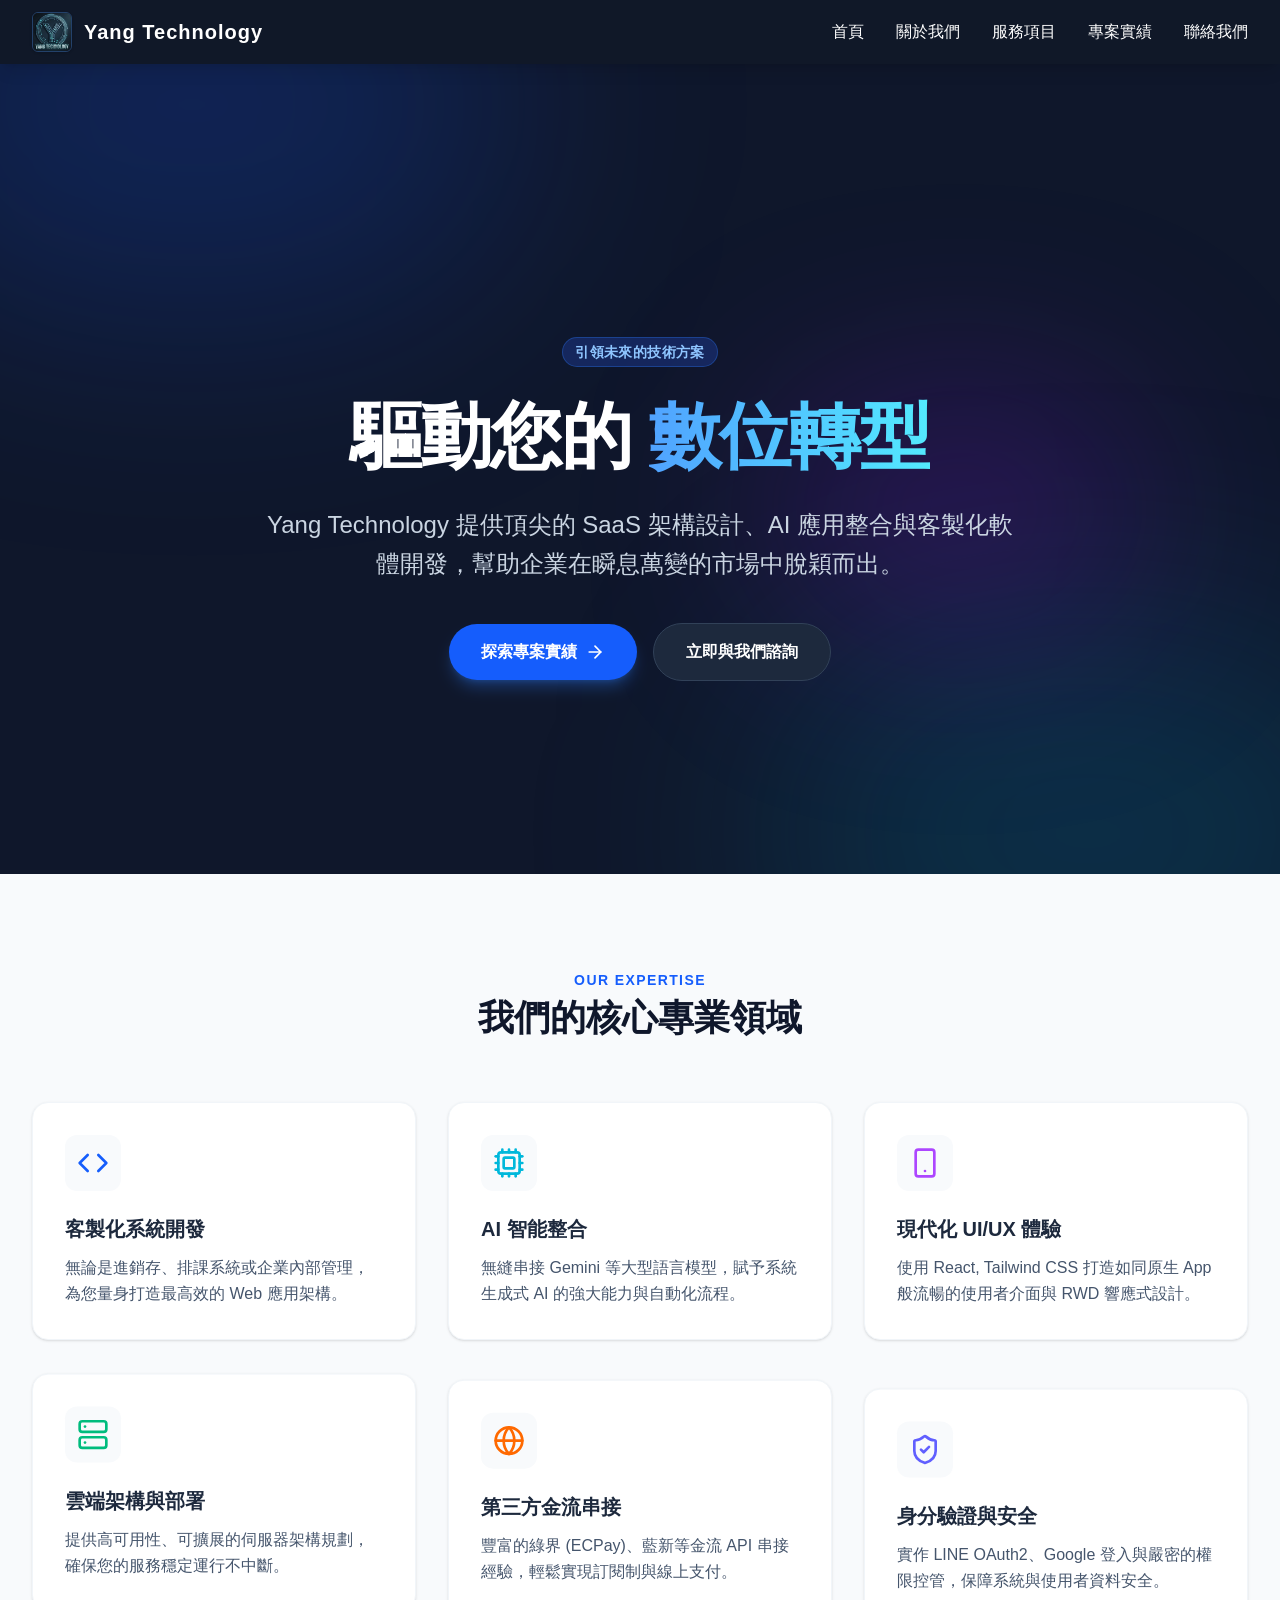
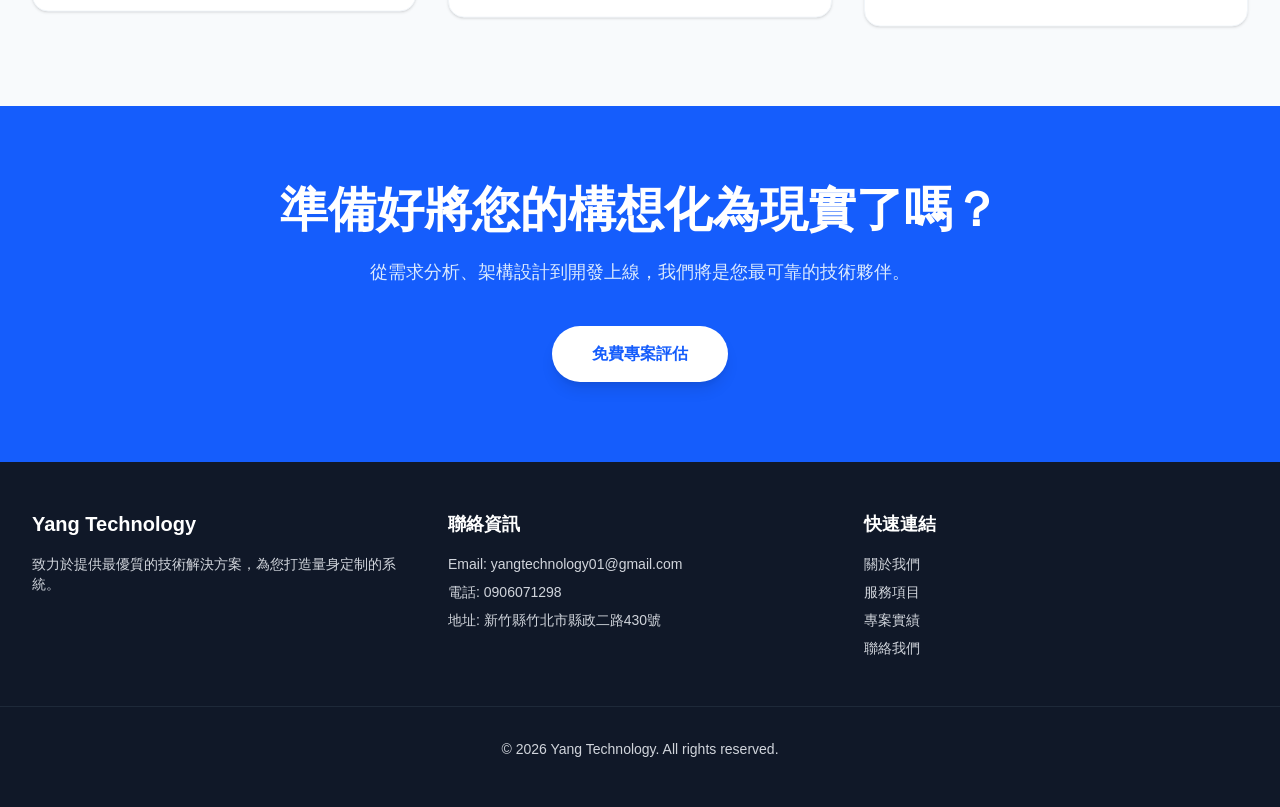
==== index.html @ d9214ce5 "Add files via upload" ====
<!doctype html>
<html lang="en">
  <head>
    <meta charset="UTF-8" />
    <link rel="icon" type="image/png" href="./favicon.png" />
    <meta name="viewport" content="width=device-width, initial-scale=1.0" />
    <title>Yang Technology</title>
    <script type="module" crossorigin src="./assets/index-CpBiYZtp.js"></script>
    <link rel="stylesheet" crossorigin href="./assets/index-D6I1g2Po.css">
  </head>
  <body>
    <div id="root"></div>
  </body>
</html>
---- assets/index-D6I1g2Po.css ----
/*! tailwindcss v4.3.3 | MIT License | https://tailwindcss.com */
@layer properties{@supports (((-webkit-hyphens:none)) and (not (margin-trim:inline))) or ((-moz-orient:inline) and (not (color:rgb(from red r g b)))){*,:before,:after,::backdrop{--tw-translate-x:0;--tw-translate-y:0;--tw-translate-z:0;--tw-rotate-x:initial;--tw-rotate-y:initial;--tw-rotate-z:initial;--tw-skew-x:initial;--tw-skew-y:initial;--tw-space-y-reverse:0;--tw-space-x-reverse:0;--tw-border-style:solid;--tw-gradient-position:initial;--tw-gradient-from:#0000;--tw-gradient-via:#0000;--tw-gradient-to:#0000;--tw-gradient-stops:initial;--tw-gradient-via-stops:initial;--tw-gradient-from-position:0%;--tw-gradient-via-position:50%;--tw-gradient-to-position:100%;--tw-leading:initial;--tw-font-weight:initial;--tw-tracking:initial;--tw-shadow:0 0 #0000;--tw-shadow-color:initial;--tw-shadow-alpha:100%;--tw-inset-shadow:0 0 #0000;--tw-inset-shadow-color:initial;--tw-inset-shadow-alpha:100%;--tw-ring-color:initial;--tw-ring-shadow:0 0 #0000;--tw-inset-ring-color:initial;--tw-inset-ring-shadow:0 0 #0000;--tw-ring-inset:initial;--tw-ring-offset-width:0px;--tw-ring-offset-color:#fff;--tw-ring-offset-shadow:0 0 #0000;--tw-blur:initial;--tw-brightness:initial;--tw-contrast:initial;--tw-grayscale:initial;--tw-hue-rotate:initial;--tw-invert:initial;--tw-opacity:initial;--tw-saturate:initial;--tw-sepia:initial;--tw-drop-shadow:initial;--tw-drop-shadow-color:initial;--tw-drop-shadow-alpha:100%;--tw-drop-shadow-size:initial;--tw-backdrop-blur:initial;--tw-backdrop-brightness:initial;--tw-backdrop-contrast:initial;--tw-backdrop-grayscale:initial;--tw-backdrop-hue-rotate:initial;--tw-backdrop-invert:initial;--tw-backdrop-opacity:initial;--tw-backdrop-saturate:initial;--tw-backdrop-sepia:initial;--tw-duration:initial;--tw-scale-x:1;--tw-scale-y:1;--tw-scale-z:1}}}@layer theme{:root,:host{--font-sans:-apple-system, BlinkMacSystemFont, "Segoe UI", Roboto, "Helvetica Neue", "Noto Sans", Arial, sans-serif, "Apple Color Emoji", "Segoe UI Emoji", "Segoe UI Symbol", "Noto Color Emoji";--font-mono:ui-monospace, SFMono-Regular, Menlo, Monaco, Consolas, "Liberation Mono", "Courier New", monospace;--color-red-500:oklch(63.7% .237 25.331);--color-orange-500:oklch(70.5% .213 47.604);--color-amber-100:oklch(96.2% .059 95.617);--color-amber-500:oklch(76.9% .188 70.08);--color-yellow-50:oklch(98.7% .026 102.212);--color-yellow-200:oklch(94.5% .129 101.54);--color-yellow-500:oklch(79.5% .184 86.047);--color-green-500:oklch(72.3% .219 149.579);--color-emerald-50:oklch(97.9% .021 166.113);--color-emerald-100:oklch(95% .052 163.051);--color-emerald-200:oklch(90.5% .093 164.15);--color-emerald-500:oklch(69.6% .17 162.48);--color-emerald-600:oklch(59.6% .145 163.225);--color-emerald-700:oklch(50.8% .118 165.612);--color-teal-50:oklch(98.4% .014 180.72);--color-cyan-300:oklch(86.5% .127 207.078);--color-cyan-500:oklch(71.5% .143 215.221);--color-cyan-600:oklch(60.9% .126 221.723);--color-blue-50:oklch(97% .014 254.604);--color-blue-100:oklch(93.2% .032 255.585);--color-blue-300:oklch(80.9% .105 251.813);--color-blue-400:oklch(70.7% .165 254.624);--color-blue-500:oklch(62.3% .214 259.815);--color-blue-600:oklch(54.6% .245 262.881);--color-blue-700:oklch(48.8% .243 264.376);--color-blue-900:oklch(37.9% .146 265.522);--color-indigo-50:oklch(96.2% .018 272.314);--color-indigo-100:oklch(93% .034 272.788);--color-indigo-500:oklch(58.5% .233 277.117);--color-indigo-600:oklch(51.1% .262 276.966);--color-indigo-700:oklch(45.7% .24 277.023);--color-purple-50:oklch(97.7% .014 308.299);--color-purple-100:oklch(94.6% .033 307.174);--color-purple-200:oklch(90.2% .063 306.703);--color-purple-500:oklch(62.7% .265 303.9);--color-purple-600:oklch(55.8% .288 302.321);--color-fuchsia-50:oklch(97.7% .017 320.058);--color-pink-500:oklch(65.6% .241 354.308);--color-rose-500:oklch(64.5% .246 16.439);--color-slate-50:oklch(98.4% .003 247.858);--color-slate-100:oklch(96.8% .007 247.896);--color-slate-200:oklch(92.9% .013 255.508);--color-slate-300:oklch(86.9% .022 252.894);--color-slate-400:oklch(70.4% .04 256.788);--color-slate-500:oklch(55.4% .046 257.417);--color-slate-600:oklch(44.6% .043 257.281);--color-slate-700:oklch(37.2% .044 257.287);--color-slate-800:oklch(27.9% .041 260.031);--color-slate-900:oklch(20.8% .042 265.755);--color-gray-50:oklch(98.5% .002 247.839);--color-gray-100:oklch(96.7% .003 264.542);--color-gray-200:oklch(92.8% .006 264.531);--color-gray-300:oklch(87.2% .01 258.338);--color-gray-600:oklch(44.6% .03 256.802);--color-gray-700:oklch(37.3% .034 259.733);--color-gray-800:oklch(27.8% .033 256.848);--color-gray-900:oklch(21% .034 264.665);--color-white:#fff;--spacing:.25rem;--container-2xl:42rem;--container-3xl:48rem;--container-4xl:56rem;--container-7xl:80rem;--text-xs:.75rem;--text-xs--line-height:calc(1 / .75);--text-sm:.875rem;--text-sm--line-height:calc(1.25 / .875);--text-lg:1.125rem;--text-lg--line-height:calc(1.75 / 1.125);--text-xl:1.25rem;--text-xl--line-height:calc(1.75 / 1.25);--text-2xl:1.5rem;--text-2xl--line-height:calc(2 / 1.5);--text-3xl:1.875rem;--text-3xl--line-height:calc(2.25 / 1.875);--text-4xl:2.25rem;--text-4xl--line-height:calc(2.5 / 2.25);--text-5xl:3rem;--text-5xl--line-height:1;--text-6xl:3.75rem;--text-6xl--line-height:1;--text-7xl:4.5rem;--text-7xl--line-height:1;--font-weight-light:300;--font-weight-medium:500;--font-weight-semibold:600;--font-weight-bold:700;--font-weight-extrabold:800;--tracking-tight:-.025em;--tracking-wide:.025em;--tracking-wider:.05em;--tracking-widest:.1em;--leading-tight:1.25;--leading-relaxed:1.625;--radius-md:.375rem;--radius-lg:.5rem;--radius-xl:.75rem;--radius-2xl:1rem;--radius-3xl:1.5rem;--animate-spin:spin 1s linear infinite;--blur-sm:8px;--blur-3xl:64px;--default-transition-duration:.15s;--default-transition-timing-function:cubic-bezier(.4, 0, .2, 1);--default-font-family:var(--font-sans);--default-mono-font-family:var(--font-mono)}}@layer base{*,:after,:before,::backdrop{box-sizing:border-box;border:0 solid;margin:0;padding:0}::file-selector-button{box-sizing:border-box;border:0 solid;margin:0;padding:0}html,:host{-webkit-text-size-adjust:100%;tab-size:4;line-height:1.5;font-family:var(--default-font-family,-apple-system, BlinkMacSystemFont, "Segoe UI", Roboto, "Helvetica Neue", "Noto Sans", Arial, sans-serif, "Apple Color Emoji", "Segoe UI Emoji", "Segoe UI Symbol", "Noto Color Emoji");font-feature-settings:var(--default-font-feature-settings,normal);font-variation-settings:var(--default-font-variation-settings,normal);-webkit-tap-highlight-color:transparent}hr{height:0;color:inherit;border-top-width:1px}abbr:where([title]){-webkit-text-decoration:underline dotted;text-decoration:underline dotted}h1,h2,h3,h4,h5,h6{font-size:inherit;font-weight:inherit}a{color:inherit;-webkit-text-decoration:inherit;-webkit-text-decoration:inherit;-webkit-text-decoration:inherit;-webkit-text-decoration:inherit;text-decoration:inherit}b,strong{font-weight:bolder}code,kbd,samp,pre{font-family:var(--default-mono-font-family,ui-monospace, SFMono-Regular, Menlo, Monaco, Consolas, "Liberation Mono", "Courier New", monospace);font-feature-settings:var(--default-mono-font-feature-settings,normal);font-variation-settings:var(--default-mono-font-variation-settings,normal);font-size:1em}small{font-size:80%}sub,sup{vertical-align:baseline;font-size:75%;line-height:0;position:relative}sub{bottom:-.25em}sup{top:-.5em}table{text-indent:0;border-color:inherit;border-collapse:collapse}:-moz-focusring:where(:not(iframe)){outline:auto}progress{vertical-align:baseline}summary{display:list-item}ol,ul,menu{list-style:none}img,svg,video,canvas,audio,iframe,embed,object{vertical-align:middle;display:block}img,video{max-width:100%;height:auto}button,input,select,optgroup,textarea{font:inherit;font-feature-settings:inherit;font-variation-settings:inherit;letter-spacing:inherit;color:inherit;opacity:1;background-color:#0000;border-radius:0}::file-selector-button{font:inherit;font-feature-settings:inherit;font-variation-settings:inherit;letter-spacing:inherit;color:inherit;opacity:1;background-color:#0000;border-radius:0}:where(select:is([multiple],[size])) optgroup{font-weight:bolder}:where(select:is([multiple],[size])) optgroup option{padding-inline-start:20px}::file-selector-button{margin-inline-end:4px}::placeholder{opacity:1}@supports (not ((-webkit-appearance:-apple-pay-button))) or (contain-intrinsic-size:1px){::placeholder{color:currentColor}@supports (color:color-mix(in lab, red, red)){::placeholder{color:color-mix(in oklab, currentcolor 50%, transparent)}}}textarea{resize:vertical}::-webkit-search-decoration{-webkit-appearance:none}::-webkit-date-and-time-value{min-height:1lh;text-align:inherit}::-webkit-datetime-edit{display:inline-flex}::-webkit-datetime-edit-fields-wrapper{padding:0}::-webkit-datetime-edit{padding-block:0}::-webkit-datetime-edit-year-field{padding-block:0}::-webkit-datetime-edit-month-field{padding-block:0}::-webkit-datetime-edit-day-field{padding-block:0}::-webkit-datetime-edit-hour-field{padding-block:0}::-webkit-datetime-edit-minute-field{padding-block:0}::-webkit-datetime-edit-second-field{padding-block:0}::-webkit-datetime-edit-millisecond-field{padding-block:0}::-webkit-datetime-edit-meridiem-field{padding-block:0}::-webkit-calendar-picker-indicator{line-height:1}:-moz-ui-invalid{box-shadow:none}button,input:where([type=button],[type=reset],[type=submit]){appearance:button}::file-selector-button{appearance:button}::-webkit-inner-spin-button{height:auto}::-webkit-outer-spin-button{height:auto}[hidden]:where(:not([hidden=until-found])){display:none!important}}@layer components;@layer utilities{.visible{visibility:visible}.absolute{position:absolute}.relative{position:relative}.sticky{position:sticky}.inset-0{inset:0}.top-0{top:0}.top-\[-20\%\]{top:-20%}.top-\[-50\%\]{top:-50%}.top-\[40\%\]{top:40%}.right-0{right:0}.right-\[-10\%\]{right:-10%}.bottom-\[-20\%\]{bottom:-20%}.left-\[-10\%\]{left:-10%}.left-\[60\%\]{left:60%}.z-0{z-index:0}.z-10{z-index:10}.z-50{z-index:50}.mx-auto{margin-inline:auto}.mt-0\.5{margin-top:calc(var(--spacing) * .5)}.mt-6{margin-top:calc(var(--spacing) * 6)}.mt-12{margin-top:calc(var(--spacing) * 12)}.mt-16{margin-top:calc(var(--spacing) * 16)}.mt-24{margin-top:calc(var(--spacing) * 24)}.mt-auto{margin-top:auto}.mr-2{margin-right:calc(var(--spacing) * 2)}.mr-3{margin-right:calc(var(--spacing) * 3)}.mr-4{margin-right:calc(var(--spacing) * 4)}.mr-5{margin-right:calc(var(--spacing) * 5)}.mb-1{margin-bottom:var(--spacing)}.mb-2{margin-bottom:calc(var(--spacing) * 2)}.mb-3{margin-bottom:calc(var(--spacing) * 3)}.mb-4{margin-bottom:calc(var(--spacing) * 4)}.mb-5{margin-bottom:calc(var(--spacing) * 5)}.mb-6{margin-bottom:calc(var(--spacing) * 6)}.mb-8{margin-bottom:calc(var(--spacing) * 8)}.mb-10{margin-bottom:calc(var(--spacing) * 10)}.mb-12{margin-bottom:calc(var(--spacing) * 12)}.mb-16{margin-bottom:calc(var(--spacing) * 16)}.mb-20{margin-bottom:calc(var(--spacing) * 20)}.mb-24{margin-bottom:calc(var(--spacing) * 24)}.-ml-1{margin-left:calc(var(--spacing) * -1)}.ml-2{margin-left:calc(var(--spacing) * 2)}.block{display:block}.flex{display:flex}.grid{display:grid}.hidden{display:none}.inline-block{display:inline-block}.inline-flex{display:inline-flex}.h-4{height:calc(var(--spacing) * 4)}.h-5{height:calc(var(--spacing) * 5)}.h-6{height:calc(var(--spacing) * 6)}.h-8{height:calc(var(--spacing) * 8)}.h-10{height:calc(var(--spacing) * 10)}.h-12{height:calc(var(--spacing) * 12)}.h-14{height:calc(var(--spacing) * 14)}.h-16{height:calc(var(--spacing) * 16)}.h-20{height:calc(var(--spacing) * 20)}.h-32{height:calc(var(--spacing) * 32)}.h-\[30\%\]{height:30%}.h-\[50\%\]{height:50%}.h-\[300px\]{height:300px}.h-full{height:100%}.min-h-\[90vh\]{min-height:90vh}.min-h-screen{min-height:100vh}.w-4{width:calc(var(--spacing) * 4)}.w-5{width:calc(var(--spacing) * 5)}.w-6{width:calc(var(--spacing) * 6)}.w-8{width:calc(var(--spacing) * 8)}.w-10{width:calc(var(--spacing) * 10)}.w-12{width:calc(var(--spacing) * 12)}.w-14{width:calc(var(--spacing) * 14)}.w-16{width:calc(var(--spacing) * 16)}.w-20{width:calc(var(--spacing) * 20)}.w-32{width:calc(var(--spacing) * 32)}.w-\[30\%\]{width:30%}.w-\[50\%\]{width:50%}.w-\[300px\]{width:300px}.w-full{width:100%}.max-w-2xl{max-width:var(--container-2xl)}.max-w-3xl{max-width:var(--container-3xl)}.max-w-4xl{max-width:var(--container-4xl)}.max-w-7xl{max-width:var(--container-7xl)}.shrink-0{flex-shrink:0}.flex-grow{flex-grow:1}.translate-x-10{--tw-translate-x:calc(var(--spacing) * 10);translate:var(--tw-translate-x) var(--tw-translate-y)}.-translate-y-10{--tw-translate-y:calc(var(--spacing) * -10);translate:var(--tw-translate-x) var(--tw-translate-y)}.rotate-3{rotate:3deg}.transform{transform:var(--tw-rotate-x,) var(--tw-rotate-y,) var(--tw-rotate-z,) var(--tw-skew-x,) var(--tw-skew-y,)}.animate-spin{animation:var(--animate-spin)}.resize-none{resize:none}.grid-cols-1{grid-template-columns:repeat(1,minmax(0,1fr))}.grid-cols-2{grid-template-columns:repeat(2,minmax(0,1fr))}.flex-col{flex-direction:column}.flex-wrap{flex-wrap:wrap}.items-center{align-items:center}.items-start{align-items:flex-start}.justify-between{justify-content:space-between}.justify-center{justify-content:center}.gap-2{gap:calc(var(--spacing) * 2)}.gap-4{gap:calc(var(--spacing) * 4)}.gap-6{gap:calc(var(--spacing) * 6)}.gap-8{gap:calc(var(--spacing) * 8)}.gap-12{gap:calc(var(--spacing) * 12)}:where(.space-y-1>:not(:last-child)){--tw-space-y-reverse:0;margin-block-start:calc(var(--spacing) * var(--tw-space-y-reverse));margin-block-end:calc(var(--spacing) * calc(1 - var(--tw-space-y-reverse)))}:where(.space-y-2>:not(:last-child)){--tw-space-y-reverse:0;margin-block-start:calc(calc(var(--spacing) * 2) * var(--tw-space-y-reverse));margin-block-end:calc(calc(var(--spacing) * 2) * calc(1 - var(--tw-space-y-reverse)))}:where(.space-y-3>:not(:last-child)){--tw-space-y-reverse:0;margin-block-start:calc(calc(var(--spacing) * 3) * var(--tw-space-y-reverse));margin-block-end:calc(calc(var(--spacing) * 3) * calc(1 - var(--tw-space-y-reverse)))}:where(.space-y-6>:not(:last-child)){--tw-space-y-reverse:0;margin-block-start:calc(calc(var(--spacing) * 6) * var(--tw-space-y-reverse));margin-block-end:calc(calc(var(--spacing) * 6) * calc(1 - var(--tw-space-y-reverse)))}:where(.space-y-8>:not(:last-child)){--tw-space-y-reverse:0;margin-block-start:calc(calc(var(--spacing) * 8) * var(--tw-space-y-reverse));margin-block-end:calc(calc(var(--spacing) * 8) * calc(1 - var(--tw-space-y-reverse)))}:where(.space-x-3>:not(:last-child)){--tw-space-x-reverse:0;margin-inline-start:calc(calc(var(--spacing) * 3) * var(--tw-space-x-reverse));margin-inline-end:calc(calc(var(--spacing) * 3) * calc(1 - var(--tw-space-x-reverse)))}:where(.space-x-8>:not(:last-child)){--tw-space-x-reverse:0;margin-inline-start:calc(calc(var(--spacing) * 8) * var(--tw-space-x-reverse));margin-inline-end:calc(calc(var(--spacing) * 8) * calc(1 - var(--tw-space-x-reverse)))}.overflow-hidden{overflow:hidden}.rounded-2xl{border-radius:var(--radius-2xl)}.rounded-3xl{border-radius:var(--radius-3xl)}.rounded-full{border-radius:2147483647px}.rounded-lg{border-radius:var(--radius-lg)}.rounded-md{border-radius:var(--radius-md)}.rounded-xl{border-radius:var(--radius-xl)}.rounded-bl-lg{border-bottom-left-radius:var(--radius-lg)}.border{border-style:var(--tw-border-style);border-width:1px}.border-y{border-block-style:var(--tw-border-style);border-block-width:1px}.border-t{border-top-style:var(--tw-border-style);border-top-width:1px}.border-blue-100{border-color:var(--color-blue-100)}.border-blue-400\/30{border-color:#54a2ff4d}@supports (color:color-mix(in lab, red, red)){.border-blue-400\/30{border-color:color-mix(in oklab, var(--color-blue-400) 30%, transparent)}}.border-blue-500\/30{border-color:#3080ff4d}@supports (color:color-mix(in lab, red, red)){.border-blue-500\/30{border-color:color-mix(in oklab, var(--color-blue-500) 30%, transparent)}}.border-emerald-200{border-color:var(--color-emerald-200)}.border-gray-100{border-color:var(--color-gray-100)}.border-gray-200{border-color:var(--color-gray-200)}.border-gray-200\/50{border-color:#e5e7eb80}@supports (color:color-mix(in lab, red, red)){.border-gray-200\/50{border-color:color-mix(in oklab, var(--color-gray-200) 50%, transparent)}}.border-gray-200\/80{border-color:#e5e7ebcc}@supports (color:color-mix(in lab, red, red)){.border-gray-200\/80{border-color:color-mix(in oklab, var(--color-gray-200) 80%, transparent)}}.border-gray-700{border-color:var(--color-gray-700)}.border-gray-800{border-color:var(--color-gray-800)}.border-purple-200{border-color:var(--color-purple-200)}.border-slate-100{border-color:var(--color-slate-100)}.border-slate-200{border-color:var(--color-slate-200)}.border-slate-700{border-color:var(--color-slate-700)}.border-white\/50{border-color:#ffffff80}@supports (color:color-mix(in lab, red, red)){.border-white\/50{border-color:color-mix(in oklab, var(--color-white) 50%, transparent)}}.border-yellow-200{border-color:var(--color-yellow-200)}.bg-blue-50{background-color:var(--color-blue-50)}.bg-blue-100{background-color:var(--color-blue-100)}.bg-blue-500{background-color:var(--color-blue-500)}.bg-blue-600{background-color:var(--color-blue-600)}.bg-blue-600\/20{background-color:#155dfc33}@supports (color:color-mix(in lab, red, red)){.bg-blue-600\/20{background-color:color-mix(in oklab, var(--color-blue-600) 20%, transparent)}}.bg-blue-600\/30{background-color:#155dfc4d}@supports (color:color-mix(in lab, red, red)){.bg-blue-600\/30{background-color:color-mix(in oklab, var(--color-blue-600) 30%, transparent)}}.bg-blue-900\/50{background-color:#1c398e80}@supports (color:color-mix(in lab, red, red)){.bg-blue-900\/50{background-color:color-mix(in oklab, var(--color-blue-900) 50%, transparent)}}.bg-cyan-600\/20{background-color:#0092b533}@supports (color:color-mix(in lab, red, red)){.bg-cyan-600\/20{background-color:color-mix(in oklab, var(--color-cyan-600) 20%, transparent)}}.bg-emerald-50{background-color:var(--color-emerald-50)}.bg-emerald-100{background-color:var(--color-emerald-100)}.bg-gray-50{background-color:var(--color-gray-50)}.bg-gray-800{background-color:var(--color-gray-800)}.bg-gray-900{background-color:var(--color-gray-900)}.bg-indigo-100{background-color:var(--color-indigo-100)}.bg-purple-50{background-color:var(--color-purple-50)}.bg-purple-100{background-color:var(--color-purple-100)}.bg-purple-600\/20{background-color:#9810fa33}@supports (color:color-mix(in lab, red, red)){.bg-purple-600\/20{background-color:color-mix(in oklab, var(--color-purple-600) 20%, transparent)}}.bg-slate-50{background-color:var(--color-slate-50)}.bg-slate-800{background-color:var(--color-slate-800)}.bg-slate-900{background-color:var(--color-slate-900)}.bg-white{background-color:var(--color-white)}.bg-white\/40{background-color:#fff6}@supports (color:color-mix(in lab, red, red)){.bg-white\/40{background-color:color-mix(in oklab, var(--color-white) 40%, transparent)}}.bg-white\/60{background-color:#fff9}@supports (color:color-mix(in lab, red, red)){.bg-white\/60{background-color:color-mix(in oklab, var(--color-white) 60%, transparent)}}.bg-white\/80{background-color:#fffc}@supports (color:color-mix(in lab, red, red)){.bg-white\/80{background-color:color-mix(in oklab, var(--color-white) 80%, transparent)}}.bg-gradient-to-br{--tw-gradient-position:to bottom right in oklab;background-image:linear-gradient(var(--tw-gradient-stops))}.bg-gradient-to-r{--tw-gradient-position:to right in oklab;background-image:linear-gradient(var(--tw-gradient-stops))}.bg-gradient-to-tr{--tw-gradient-position:to top right in oklab;background-image:linear-gradient(var(--tw-gradient-stops))}.bg-\[radial-gradient\(circle_at_center\,_var\(--tw-gradient-stops\)\)\]{background-image:radial-gradient(circle at center, var(--tw-gradient-stops))}.from-blue-50{--tw-gradient-from:var(--color-blue-50);--tw-gradient-stops:var(--tw-gradient-via-stops,var(--tw-gradient-position), var(--tw-gradient-from) var(--tw-gradient-from-position), var(--tw-gradient-to) var(--tw-gradient-to-position))}.from-blue-400{--tw-gradient-from:var(--color-blue-400);--tw-gradient-stops:var(--tw-gradient-via-stops,var(--tw-gradient-position), var(--tw-gradient-from) var(--tw-gradient-from-position), var(--tw-gradient-to) var(--tw-gradient-to-position))}.from-blue-500{--tw-gradient-from:var(--color-blue-500);--tw-gradient-stops:var(--tw-gradient-via-stops,var(--tw-gradient-position), var(--tw-gradient-from) var(--tw-gradient-from-position), var(--tw-gradient-to) var(--tw-gradient-to-position))}.from-blue-600{--tw-gradient-from:var(--color-blue-600);--tw-gradient-stops:var(--tw-gradient-via-stops,var(--tw-gradient-position), var(--tw-gradient-from) var(--tw-gradient-from-position), var(--tw-gradient-to) var(--tw-gradient-to-position))}.from-emerald-50{--tw-gradient-from:var(--color-emerald-50);--tw-gradient-stops:var(--tw-gradient-via-stops,var(--tw-gradient-position), var(--tw-gradient-from) var(--tw-gradient-from-position), var(--tw-gradient-to) var(--tw-gradient-to-position))}.from-purple-50{--tw-gradient-from:var(--color-purple-50);--tw-gradient-stops:var(--tw-gradient-via-stops,var(--tw-gradient-position), var(--tw-gradient-from) var(--tw-gradient-from-position), var(--tw-gradient-to) var(--tw-gradient-to-position))}.from-white{--tw-gradient-from:var(--color-white);--tw-gradient-stops:var(--tw-gradient-via-stops,var(--tw-gradient-position), var(--tw-gradient-from) var(--tw-gradient-from-position), var(--tw-gradient-to) var(--tw-gradient-to-position))}.from-yellow-50{--tw-gradient-from:var(--color-yellow-50);--tw-gradient-stops:var(--tw-gradient-via-stops,var(--tw-gradient-position), var(--tw-gradient-from) var(--tw-gradient-from-position), var(--tw-gradient-to) var(--tw-gradient-to-position))}.via-transparent{--tw-gradient-via:transparent;--tw-gradient-via-stops:var(--tw-gradient-position), var(--tw-gradient-from) var(--tw-gradient-from-position), var(--tw-gradient-via) var(--tw-gradient-via-position), var(--tw-gradient-to) var(--tw-gradient-to-position);--tw-gradient-stops:var(--tw-gradient-via-stops)}.to-amber-100{--tw-gradient-to:var(--color-amber-100);--tw-gradient-stops:var(--tw-gradient-via-stops,var(--tw-gradient-position), var(--tw-gradient-from) var(--tw-gradient-from-position), var(--tw-gradient-to) var(--tw-gradient-to-position))}.to-cyan-300{--tw-gradient-to:var(--color-cyan-300);--tw-gradient-stops:var(--tw-gradient-via-stops,var(--tw-gradient-position), var(--tw-gradient-from) var(--tw-gradient-from-position), var(--tw-gradient-to) var(--tw-gradient-to-position))}.to-fuchsia-50{--tw-gradient-to:var(--color-fuchsia-50);--tw-gradient-stops:var(--tw-gradient-via-stops,var(--tw-gradient-position), var(--tw-gradient-from) var(--tw-gradient-from-position), var(--tw-gradient-to) var(--tw-gradient-to-position))}.to-indigo-50{--tw-gradient-to:var(--color-indigo-50);--tw-gradient-stops:var(--tw-gradient-via-stops,var(--tw-gradient-position), var(--tw-gradient-from) var(--tw-gradient-from-position), var(--tw-gradient-to) var(--tw-gradient-to-position))}.to-indigo-100{--tw-gradient-to:var(--color-indigo-100);--tw-gradient-stops:var(--tw-gradient-via-stops,var(--tw-gradient-position), var(--tw-gradient-from) var(--tw-gradient-from-position), var(--tw-gradient-to) var(--tw-gradient-to-position))}.to-indigo-500{--tw-gradient-to:var(--color-indigo-500);--tw-gradient-stops:var(--tw-gradient-via-stops,var(--tw-gradient-position), var(--tw-gradient-from) var(--tw-gradient-from-position), var(--tw-gradient-to) var(--tw-gradient-to-position))}.to-indigo-600{--tw-gradient-to:var(--color-indigo-600);--tw-gradient-stops:var(--tw-gradient-via-stops,var(--tw-gradient-position), var(--tw-gradient-from) var(--tw-gradient-from-position), var(--tw-gradient-to) var(--tw-gradient-to-position))}.to-teal-50{--tw-gradient-to:var(--color-teal-50);--tw-gradient-stops:var(--tw-gradient-via-stops,var(--tw-gradient-position), var(--tw-gradient-from) var(--tw-gradient-from-position), var(--tw-gradient-to) var(--tw-gradient-to-position))}.to-transparent{--tw-gradient-to:transparent;--tw-gradient-stops:var(--tw-gradient-via-stops,var(--tw-gradient-position), var(--tw-gradient-from) var(--tw-gradient-from-position), var(--tw-gradient-to) var(--tw-gradient-to-position))}.bg-clip-text{-webkit-background-clip:text;background-clip:text}.object-cover{object-fit:cover}.p-3{padding:calc(var(--spacing) * 3)}.p-6{padding:calc(var(--spacing) * 6)}.p-8{padding:calc(var(--spacing) * 8)}.p-10{padding:calc(var(--spacing) * 10)}.px-2{padding-inline:calc(var(--spacing) * 2)}.px-3{padding-inline:calc(var(--spacing) * 3)}.px-4{padding-inline:calc(var(--spacing) * 4)}.px-6{padding-inline:calc(var(--spacing) * 6)}.px-8{padding-inline:calc(var(--spacing) * 8)}.px-10{padding-inline:calc(var(--spacing) * 10)}.py-1{padding-block:var(--spacing)}.py-2{padding-block:calc(var(--spacing) * 2)}.py-3{padding-block:calc(var(--spacing) * 3)}.py-4{padding-block:calc(var(--spacing) * 4)}.py-12{padding-block:calc(var(--spacing) * 12)}.py-16{padding-block:calc(var(--spacing) * 16)}.py-20{padding-block:calc(var(--spacing) * 20)}.py-24{padding-block:calc(var(--spacing) * 24)}.pt-1{padding-top:var(--spacing)}.pt-2{padding-top:calc(var(--spacing) * 2)}.pt-4{padding-top:calc(var(--spacing) * 4)}.pt-8{padding-top:calc(var(--spacing) * 8)}.pt-16{padding-top:calc(var(--spacing) * 16)}.pt-20{padding-top:calc(var(--spacing) * 20)}.pb-3{padding-bottom:calc(var(--spacing) * 3)}.pb-24{padding-bottom:calc(var(--spacing) * 24)}.text-center{text-align:center}.text-2xl{font-size:var(--text-2xl);line-height:var(--tw-leading,var(--text-2xl--line-height))}.text-3xl{font-size:var(--text-3xl);line-height:var(--tw-leading,var(--text-3xl--line-height))}.text-4xl{font-size:var(--text-4xl);line-height:var(--tw-leading,var(--text-4xl--line-height))}.text-5xl{font-size:var(--text-5xl);line-height:var(--tw-leading,var(--text-5xl--line-height))}.text-lg{font-size:var(--text-lg);line-height:var(--tw-leading,var(--text-lg--line-height))}.text-sm{font-size:var(--text-sm);line-height:var(--tw-leading,var(--text-sm--line-height))}.text-xl{font-size:var(--text-xl);line-height:var(--tw-leading,var(--text-xl--line-height))}.text-xs{font-size:var(--text-xs);line-height:var(--tw-leading,var(--text-xs--line-height))}.leading-relaxed{--tw-leading:var(--leading-relaxed);line-height:var(--leading-relaxed)}.leading-tight{--tw-leading:var(--leading-tight);line-height:var(--leading-tight)}.font-bold{--tw-font-weight:var(--font-weight-bold);font-weight:var(--font-weight-bold)}.font-extrabold{--tw-font-weight:var(--font-weight-extrabold);font-weight:var(--font-weight-extrabold)}.font-light{--tw-font-weight:var(--font-weight-light);font-weight:var(--font-weight-light)}.font-medium{--tw-font-weight:var(--font-weight-medium);font-weight:var(--font-weight-medium)}.font-semibold{--tw-font-weight:var(--font-weight-semibold);font-weight:var(--font-weight-semibold)}.tracking-tight{--tw-tracking:var(--tracking-tight);letter-spacing:var(--tracking-tight)}.tracking-wide{--tw-tracking:var(--tracking-wide);letter-spacing:var(--tracking-wide)}.tracking-wider{--tw-tracking:var(--tracking-wider);letter-spacing:var(--tracking-wider)}.tracking-widest{--tw-tracking:var(--tracking-widest);letter-spacing:var(--tracking-widest)}.text-amber-500{color:var(--color-amber-500)}.text-blue-100{color:var(--color-blue-100)}.text-blue-300{color:var(--color-blue-300)}.text-blue-500{color:var(--color-blue-500)}.text-blue-600{color:var(--color-blue-600)}.text-blue-700{color:var(--color-blue-700)}.text-cyan-500{color:var(--color-cyan-500)}.text-emerald-500{color:var(--color-emerald-500)}.text-emerald-600{color:var(--color-emerald-600)}.text-emerald-700{color:var(--color-emerald-700)}.text-gray-300{color:var(--color-gray-300)}.text-gray-600{color:var(--color-gray-600)}.text-gray-700{color:var(--color-gray-700)}.text-gray-800{color:var(--color-gray-800)}.text-green-500{color:var(--color-green-500)}.text-indigo-500{color:var(--color-indigo-500)}.text-indigo-600{color:var(--color-indigo-600)}.text-indigo-700{color:var(--color-indigo-700)}.text-orange-500{color:var(--color-orange-500)}.text-pink-500{color:var(--color-pink-500)}.text-purple-500{color:var(--color-purple-500)}.text-purple-600{color:var(--color-purple-600)}.text-red-500{color:var(--color-red-500)}.text-rose-500{color:var(--color-rose-500)}.text-slate-300{color:var(--color-slate-300)}.text-slate-500{color:var(--color-slate-500)}.text-slate-600{color:var(--color-slate-600)}.text-slate-700{color:var(--color-slate-700)}.text-slate-800{color:var(--color-slate-800)}.text-slate-900{color:var(--color-slate-900)}.text-transparent{color:#0000}.text-white{color:var(--color-white)}.text-yellow-500{color:var(--color-yellow-500)}.uppercase{text-transform:uppercase}.underline{text-decoration-line:underline}.opacity-10{opacity:.1}.opacity-20{opacity:.2}.opacity-25{opacity:.25}.opacity-75{opacity:.75}.shadow-2xl{--tw-shadow:0 25px 50px -12px var(--tw-shadow-color,#00000040);box-shadow:var(--tw-inset-shadow), var(--tw-inset-ring-shadow), var(--tw-ring-offset-shadow), var(--tw-ring-shadow), var(--tw-shadow)}.shadow-lg{--tw-shadow:0 10px 15px -3px var(--tw-shadow-color,#0000001a), 0 4px 6px -4px var(--tw-shadow-color,#0000001a);box-shadow:var(--tw-inset-shadow), var(--tw-inset-ring-shadow), var(--tw-ring-offset-shadow), var(--tw-ring-shadow), var(--tw-shadow)}.shadow-sm{--tw-shadow:0 1px 3px 0 var(--tw-shadow-color,#0000001a), 0 1px 2px -1px var(--tw-shadow-color,#0000001a);box-shadow:var(--tw-inset-shadow), var(--tw-inset-ring-shadow), var(--tw-ring-offset-shadow), var(--tw-ring-shadow), var(--tw-shadow)}.shadow-xl{--tw-shadow:0 20px 25px -5px var(--tw-shadow-color,#0000001a), 0 8px 10px -6px var(--tw-shadow-color,#0000001a);box-shadow:var(--tw-inset-shadow), var(--tw-inset-ring-shadow), var(--tw-ring-offset-shadow), var(--tw-ring-shadow), var(--tw-shadow)}.shadow-blue-500\/30{--tw-shadow-color:#3080ff4d}@supports (color:color-mix(in lab, red, red)){.shadow-blue-500\/30{--tw-shadow-color:color-mix(in oklab, color-mix(in oklab, var(--color-blue-500) 30%, transparent) var(--tw-shadow-alpha), transparent)}}.shadow-blue-900\/5{--tw-shadow-color:#1c398e0d}@supports (color:color-mix(in lab, red, red)){.shadow-blue-900\/5{--tw-shadow-color:color-mix(in oklab, color-mix(in oklab, var(--color-blue-900) 5%, transparent) var(--tw-shadow-alpha), transparent)}}.blur-3xl{--tw-blur:blur(var(--blur-3xl));filter:var(--tw-blur,) var(--tw-brightness,) var(--tw-contrast,) var(--tw-grayscale,) var(--tw-hue-rotate,) var(--tw-invert,) var(--tw-saturate,) var(--tw-sepia,) var(--tw-drop-shadow,)}.blur-\[80px\]{--tw-blur:blur(80px);filter:var(--tw-blur,) var(--tw-brightness,) var(--tw-contrast,) var(--tw-grayscale,) var(--tw-hue-rotate,) var(--tw-invert,) var(--tw-saturate,) var(--tw-sepia,) var(--tw-drop-shadow,)}.blur-\[100px\]{--tw-blur:blur(100px);filter:var(--tw-blur,) var(--tw-brightness,) var(--tw-contrast,) var(--tw-grayscale,) var(--tw-hue-rotate,) var(--tw-invert,) var(--tw-saturate,) var(--tw-sepia,) var(--tw-drop-shadow,)}.blur-\[120px\]{--tw-blur:blur(120px);filter:var(--tw-blur,) var(--tw-brightness,) var(--tw-contrast,) var(--tw-grayscale,) var(--tw-hue-rotate,) var(--tw-invert,) var(--tw-saturate,) var(--tw-sepia,) var(--tw-drop-shadow,)}.filter{filter:var(--tw-blur,) var(--tw-brightness,) var(--tw-contrast,) var(--tw-grayscale,) var(--tw-hue-rotate,) var(--tw-invert,) var(--tw-saturate,) var(--tw-sepia,) var(--tw-drop-shadow,)}.backdrop-blur-sm{--tw-backdrop-blur:blur(var(--blur-sm));-webkit-backdrop-filter:var(--tw-backdrop-blur,) var(--tw-backdrop-brightness,) var(--tw-backdrop-contrast,) var(--tw-backdrop-grayscale,) var(--tw-backdrop-hue-rotate,) var(--tw-backdrop-invert,) var(--tw-backdrop-opacity,) var(--tw-backdrop-saturate,) var(--tw-backdrop-sepia,);backdrop-filter:var(--tw-backdrop-blur,) var(--tw-backdrop-brightness,) var(--tw-backdrop-contrast,) var(--tw-backdrop-grayscale,) var(--tw-backdrop-hue-rotate,) var(--tw-backdrop-invert,) var(--tw-backdrop-opacity,) var(--tw-backdrop-saturate,) var(--tw-backdrop-sepia,)}.transition{transition-property:color,background-color,border-color,outline-color,text-decoration-color,fill,stroke,--tw-gradient-from,--tw-gradient-via,--tw-gradient-to,opacity,box-shadow,transform,translate,scale,rotate,filter,-webkit-backdrop-filter,backdrop-filter,display,content-visibility,overlay,pointer-events;transition-timing-function:var(--tw-ease,var(--default-transition-timing-function));transition-duration:var(--tw-duration,var(--default-transition-duration))}.transition-all{transition-property:all;transition-timing-function:var(--tw-ease,var(--default-transition-timing-function));transition-duration:var(--tw-duration,var(--default-transition-duration))}.transition-colors{transition-property:color,background-color,border-color,outline-color,text-decoration-color,fill,stroke,--tw-gradient-from,--tw-gradient-via,--tw-gradient-to;transition-timing-function:var(--tw-ease,var(--default-transition-timing-function));transition-duration:var(--tw-duration,var(--default-transition-duration))}.transition-transform{transition-property:transform,translate,scale,rotate;transition-timing-function:var(--tw-ease,var(--default-transition-timing-function));transition-duration:var(--tw-duration,var(--default-transition-duration))}.duration-300{--tw-duration:.3s;transition-duration:.3s}.outline-none{--tw-outline-style:none;outline-style:none}@media (hover:hover){.group-hover\:scale-110:is(:where(.group):hover *){--tw-scale-x:110%;--tw-scale-y:110%;--tw-scale-z:110%;scale:var(--tw-scale-x) var(--tw-scale-y)}.group-hover\:bg-blue-50:is(:where(.group):hover *){background-color:var(--color-blue-50)}.group-hover\:bg-blue-100:is(:where(.group):hover *){background-color:var(--color-blue-100)}.group-hover\:bg-emerald-100:is(:where(.group):hover *){background-color:var(--color-emerald-100)}.group-hover\:bg-purple-100:is(:where(.group):hover *){background-color:var(--color-purple-100)}.group-hover\:bg-white\/60:is(:where(.group):hover *){background-color:#fff9}@supports (color:color-mix(in lab, red, red)){.group-hover\:bg-white\/60:is(:where(.group):hover *){background-color:color-mix(in oklab, var(--color-white) 60%, transparent)}}.hover\:-translate-y-1:hover{--tw-translate-y:calc(var(--spacing) * -1);translate:var(--tw-translate-x) var(--tw-translate-y)}.hover\:scale-105:hover{--tw-scale-x:105%;--tw-scale-y:105%;--tw-scale-z:105%;scale:var(--tw-scale-x) var(--tw-scale-y)}.hover\:bg-blue-400:hover{background-color:var(--color-blue-400)}.hover\:bg-blue-500:hover{background-color:var(--color-blue-500)}.hover\:bg-blue-700:hover{background-color:var(--color-blue-700)}.hover\:bg-gray-700:hover{background-color:var(--color-gray-700)}.hover\:bg-slate-700:hover{background-color:var(--color-slate-700)}.hover\:text-blue-400:hover{color:var(--color-blue-400)}.hover\:text-emerald-700:hover{color:var(--color-emerald-700)}.hover\:text-white:hover{color:var(--color-white)}.hover\:underline:hover{text-decoration-line:underline}.hover\:shadow-xl:hover{--tw-shadow:0 20px 25px -5px var(--tw-shadow-color,#0000001a), 0 8px 10px -6px var(--tw-shadow-color,#0000001a);box-shadow:var(--tw-inset-shadow), var(--tw-inset-ring-shadow), var(--tw-ring-offset-shadow), var(--tw-ring-shadow), var(--tw-shadow)}.hover\:shadow-blue-500\/25:hover{--tw-shadow-color:#3080ff40}@supports (color:color-mix(in lab, red, red)){.hover\:shadow-blue-500\/25:hover{--tw-shadow-color:color-mix(in oklab, color-mix(in oklab, var(--color-blue-500) 25%, transparent) var(--tw-shadow-alpha), transparent)}}}.focus\:border-blue-500:focus{border-color:var(--color-blue-500)}.focus\:ring-2:focus{--tw-ring-shadow:var(--tw-ring-inset,) 0 0 0 calc(2px + var(--tw-ring-offset-width)) var(--tw-ring-color,currentcolor);box-shadow:var(--tw-inset-shadow), var(--tw-inset-ring-shadow), var(--tw-ring-offset-shadow), var(--tw-ring-shadow), var(--tw-shadow)}.focus\:ring-blue-500:focus{--tw-ring-color:var(--color-blue-500)}.focus\:outline-none:focus{--tw-outline-style:none;outline-style:none}.disabled\:cursor-not-allowed:disabled{cursor:not-allowed}.disabled\:bg-slate-400:disabled{background-color:var(--color-slate-400)}.disabled\:opacity-50:disabled{opacity:.5}@media (width>=40rem){.sm\:w-auto{width:auto}.sm\:flex-row{flex-direction:row}.sm\:px-3{padding-inline:calc(var(--spacing) * 3)}.sm\:px-6{padding-inline:calc(var(--spacing) * 6)}}@media (width>=48rem){.md\:col-span-2{grid-column:span 2/span 2}.md\:flex{display:flex}.md\:hidden{display:none}.md\:grid-cols-2{grid-template-columns:repeat(2,minmax(0,1fr))}.md\:grid-cols-3{grid-template-columns:repeat(3,minmax(0,1fr))}.md\:p-14{padding:calc(var(--spacing) * 14)}.md\:text-2xl{font-size:var(--text-2xl);line-height:var(--tw-leading,var(--text-2xl--line-height))}.md\:text-4xl{font-size:var(--text-4xl);line-height:var(--tw-leading,var(--text-4xl--line-height))}.md\:text-5xl{font-size:var(--text-5xl);line-height:var(--tw-leading,var(--text-5xl--line-height))}.md\:text-6xl{font-size:var(--text-6xl);line-height:var(--tw-leading,var(--text-6xl--line-height))}.md\:text-7xl{font-size:var(--text-7xl);line-height:var(--tw-leading,var(--text-7xl--line-height))}.md\:text-xl{font-size:var(--text-xl);line-height:var(--tw-leading,var(--text-xl--line-height))}}@media (width>=64rem){.lg\:col-span-1{grid-column:span 1/span 1}.lg\:grid-cols-2{grid-template-columns:repeat(2,minmax(0,1fr))}.lg\:grid-cols-3{grid-template-columns:repeat(3,minmax(0,1fr))}.lg\:px-8{padding-inline:calc(var(--spacing) * 8)}}}body{font-family:-apple-system,BlinkMacSystemFont,Segoe UI,Roboto,Helvetica,Arial,sans-serif}@property --tw-translate-x{syntax:"*";inherits:false;initial-value:0}@property --tw-translate-y{syntax:"*";inherits:false;initial-value:0}@property --tw-translate-z{syntax:"*";inherits:false;initial-value:0}@property --tw-rotate-x{syntax:"*";inherits:false}@property --tw-rotate-y{syntax:"*";inherits:false}@property --tw-rotate-z{syntax:"*";inherits:false}@property --tw-skew-x{syntax:"*";inherits:false}@property --tw-skew-y{syntax:"*";inherits:false}@property --tw-space-y-reverse{syntax:"*";inherits:false;initial-value:0}@property --tw-space-x-reverse{syntax:"*";inherits:false;initial-value:0}@property --tw-border-style{syntax:"*";inherits:false;initial-value:solid}@property --tw-gradient-position{syntax:"*";inherits:false}@property --tw-gradient-from{syntax:"<color>";inherits:false;initial-value:#0000}@property --tw-gradient-via{syntax:"<color>";inherits:false;initial-value:#0000}@property --tw-gradient-to{syntax:"<color>";inherits:false;initial-value:#0000}@property --tw-gradient-stops{syntax:"*";inherits:false}@property --tw-gradient-via-stops{syntax:"*";inherits:false}@property --tw-gradient-from-position{syntax:"<length-percentage>";inherits:false;initial-value:0%}@property --tw-gradient-via-position{syntax:"<length-percentage>";inherits:false;initial-value:50%}@property --tw-gradient-to-position{syntax:"<length-percentage>";inherits:false;initial-value:100%}@property --tw-leading{syntax:"*";inherits:false}@property --tw-font-weight{syntax:"*";inherits:false}@property --tw-tracking{syntax:"*";inherits:false}@property --tw-shadow{syntax:"*";inherits:false;initial-value:0 0 #0000}@property --tw-shadow-color{syntax:"*";inherits:false}@property --tw-shadow-alpha{syntax:"<percentage>";inherits:false;initial-value:100%}@property --tw-inset-shadow{syntax:"*";inherits:false;initial-value:0 0 #0000}@property --tw-inset-shadow-color{syntax:"*";inherits:false}@property --tw-inset-shadow-alpha{syntax:"<percentage>";inherits:false;initial-value:100%}@property --tw-ring-color{syntax:"*";inherits:false}@property --tw-ring-shadow{syntax:"*";inherits:false;initial-value:0 0 #0000}@property --tw-inset-ring-color{syntax:"*";inherits:false}@property --tw-inset-ring-shadow{syntax:"*";inherits:false;initial-value:0 0 #0000}@property --tw-ring-inset{syntax:"*";inherits:false}@property --tw-ring-offset-width{syntax:"<length>";inherits:false;initial-value:0}@property --tw-ring-offset-color{syntax:"*";inherits:false;initial-value:#fff}@property --tw-ring-offset-shadow{syntax:"*";inherits:false;initial-value:0 0 #0000}@property --tw-blur{syntax:"*";inherits:false}@property --tw-brightness{syntax:"*";inherits:false}@property --tw-contrast{syntax:"*";inherits:false}@property --tw-grayscale{syntax:"*";inherits:false}@property --tw-hue-rotate{syntax:"*";inherits:false}@property --tw-invert{syntax:"*";inherits:false}@property --tw-opacity{syntax:"*";inherits:false}@property --tw-saturate{syntax:"*";inherits:false}@property --tw-sepia{syntax:"*";inherits:false}@property --tw-drop-shadow{syntax:"*";inherits:false}@property --tw-drop-shadow-color{syntax:"*";inherits:false}@property --tw-drop-shadow-alpha{syntax:"<percentage>";inherits:false;initial-value:100%}@property --tw-drop-shadow-size{syntax:"*";inherits:false}@property --tw-backdrop-blur{syntax:"*";inherits:false}@property --tw-backdrop-brightness{syntax:"*";inherits:false}@property --tw-backdrop-contrast{syntax:"*";inherits:false}@property --tw-backdrop-grayscale{syntax:"*";inherits:false}@property --tw-backdrop-hue-rotate{syntax:"*";inherits:false}@property --tw-backdrop-invert{syntax:"*";inherits:false}@property --tw-backdrop-opacity{syntax:"*";inherits:false}@property --tw-backdrop-saturate{syntax:"*";inherits:false}@property --tw-backdrop-sepia{syntax:"*";inherits:false}@property --tw-duration{syntax:"*";inherits:false}@property --tw-scale-x{syntax:"*";inherits:false;initial-value:1}@property --tw-scale-y{syntax:"*";inherits:false;initial-value:1}@property --tw-scale-z{syntax:"*";inherits:false;initial-value:1}@keyframes spin{to{transform:rotate(360deg)}}
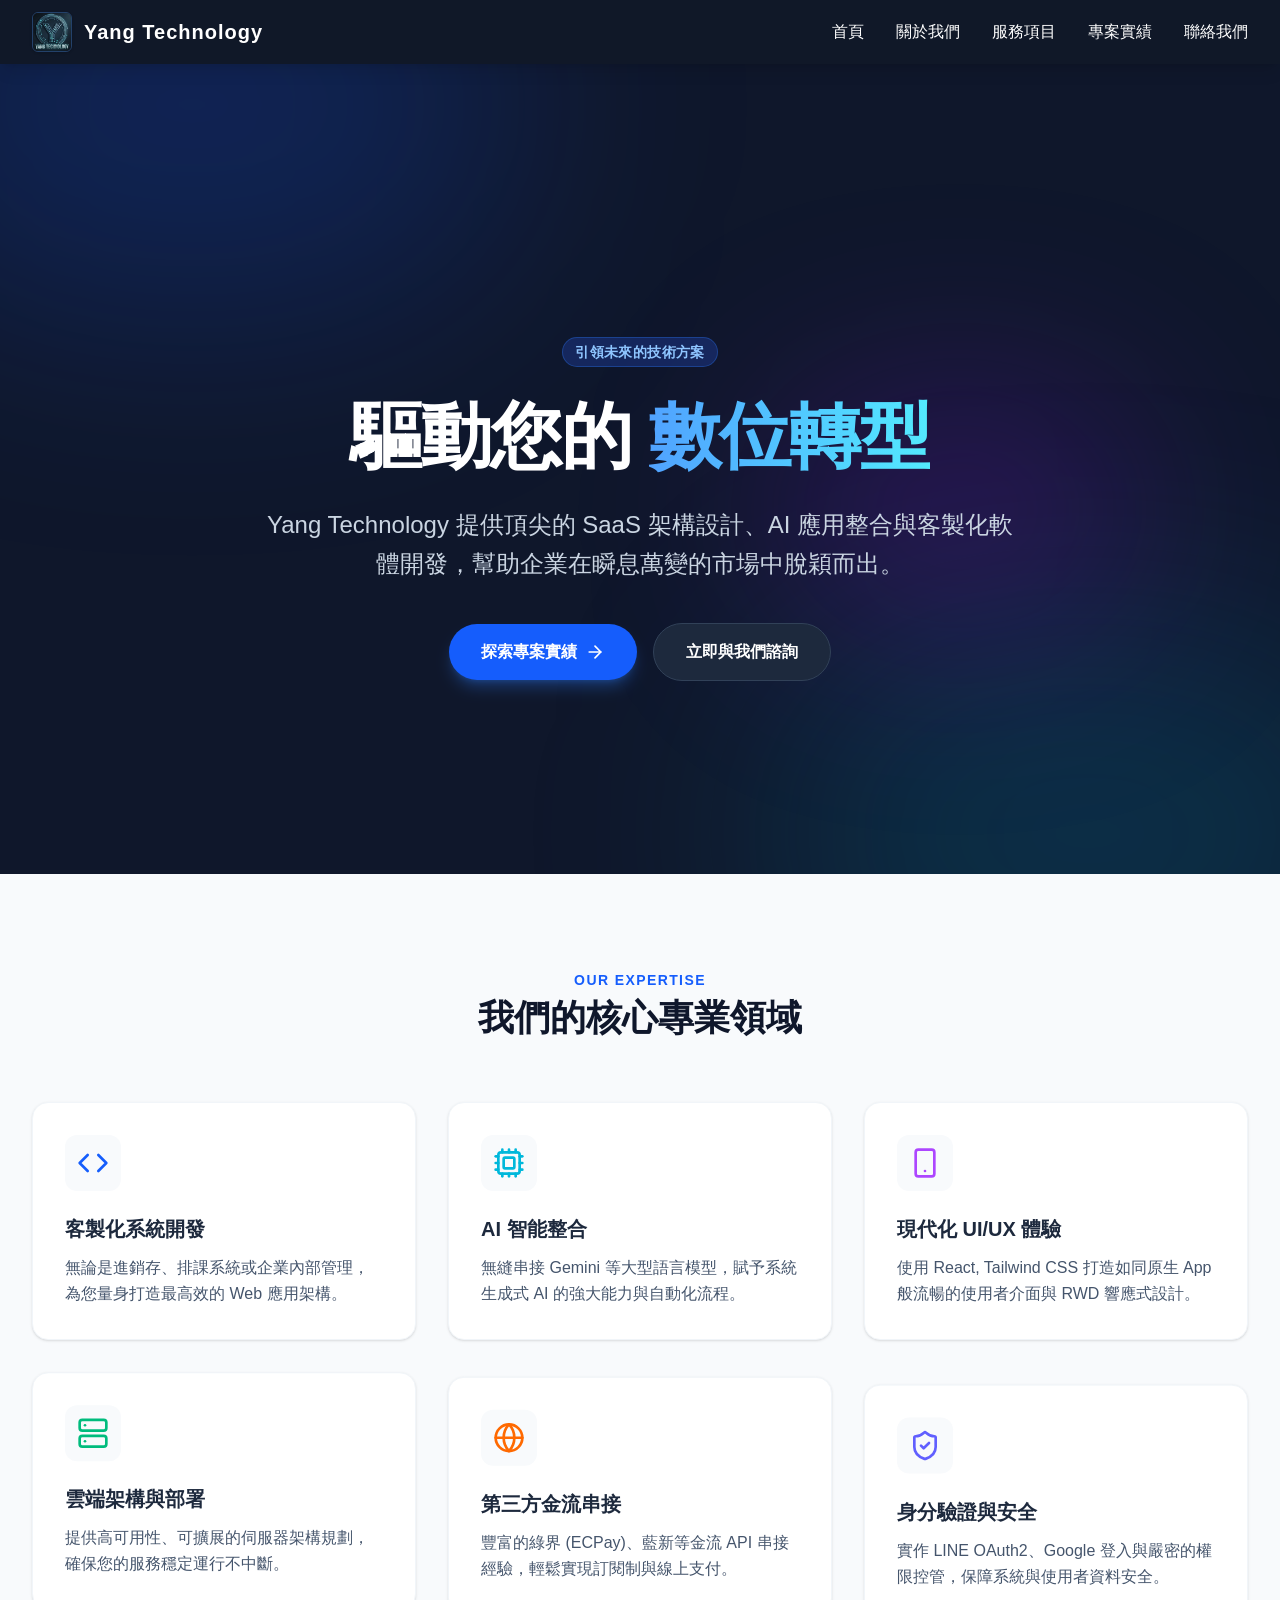
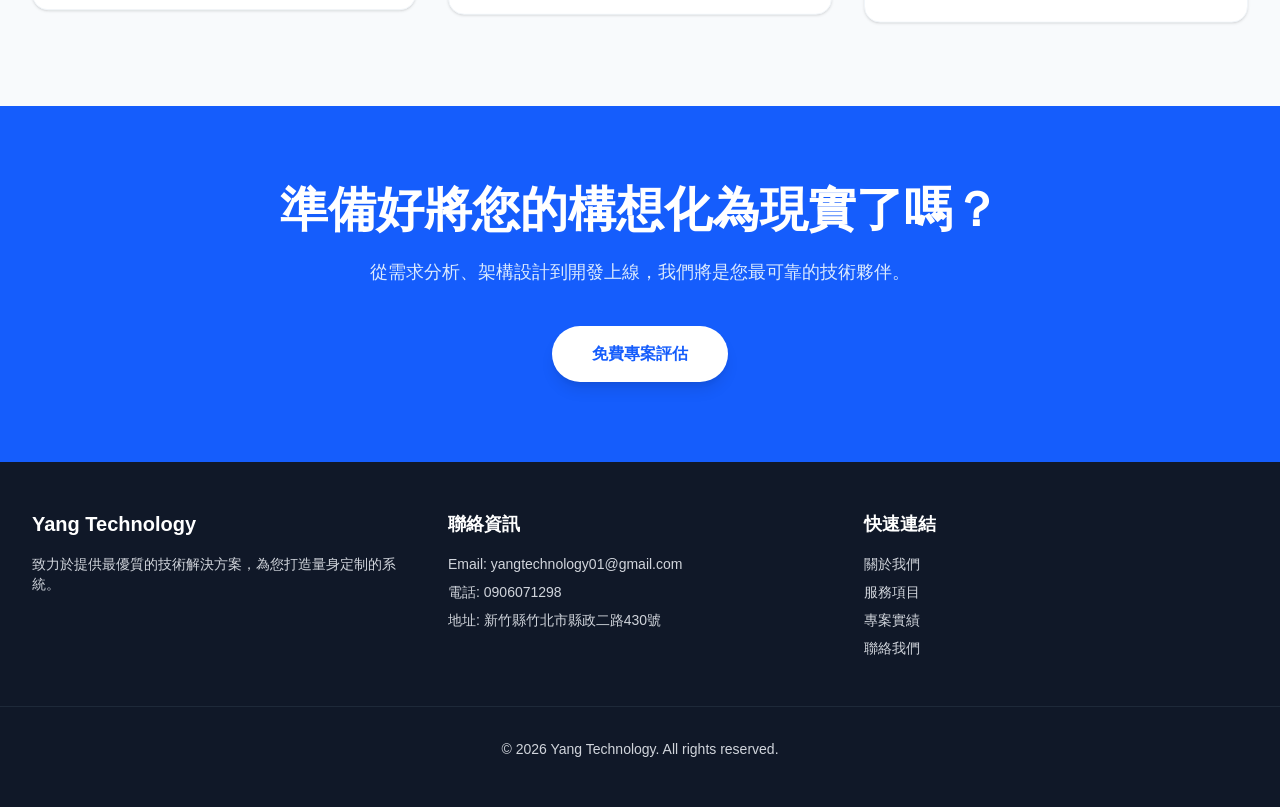
==== commit 926e9911: "Add files via upload" ====
--- a/index.html
+++ b/index.html
@@ -5,7 +5,7 @@
     <link rel="icon" type="image/png" href="./favicon.png" />
     <meta name="viewport" content="width=device-width, initial-scale=1.0" />
     <title>Yang Technology</title>
-    <script type="module" crossorigin src="./assets/index-CpBiYZtp.js"></script>
+    <script type="module" crossorigin src="./assets/index-DwCAqbAH.js"></script>
     <link rel="stylesheet" crossorigin href="./assets/index-D6I1g2Po.css">
   </head>
   <body>
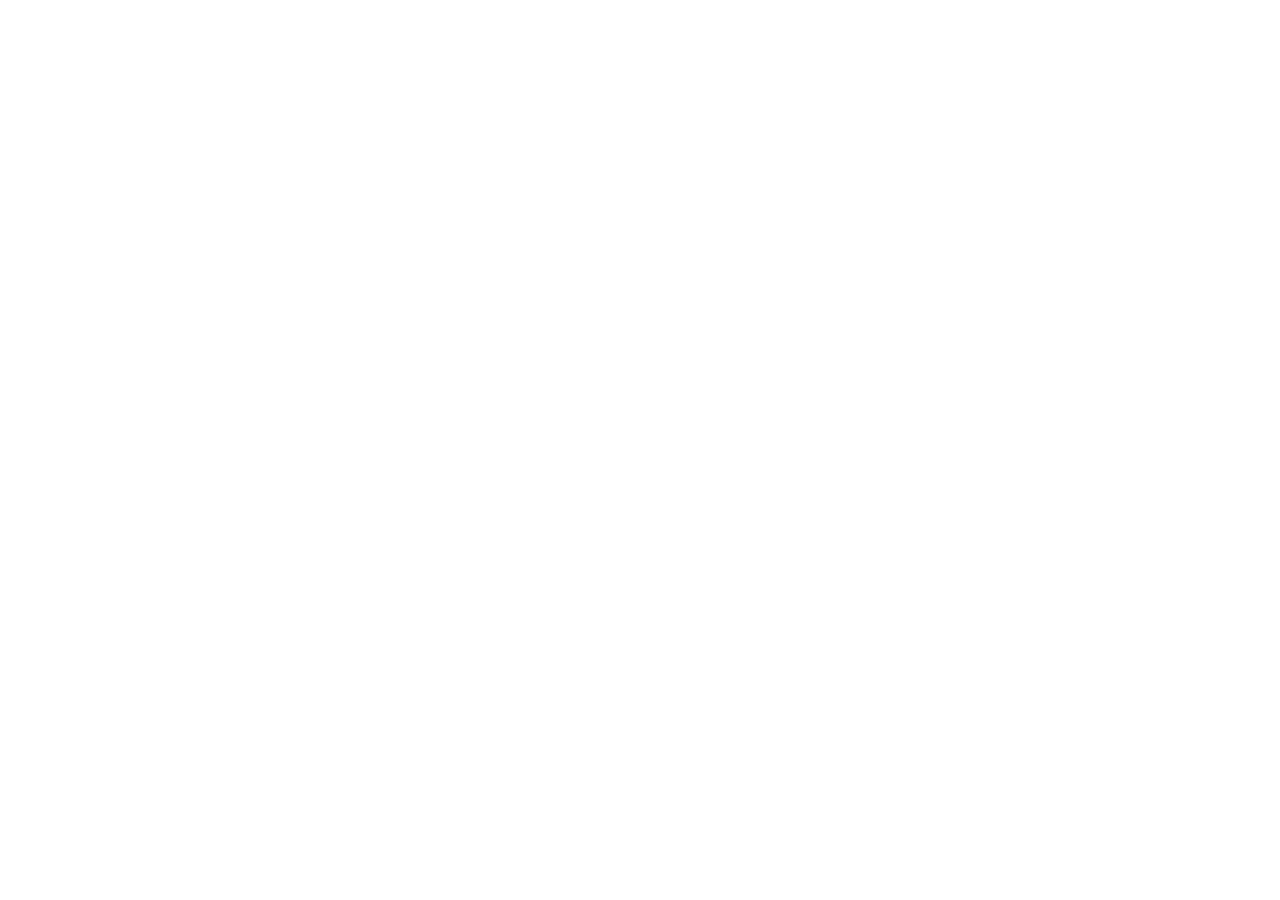
==== commit a9fe2265: "Add files via upload" ====
--- a/index.html
+++ b/index.html
@@ -5,8 +5,8 @@
     <link rel="icon" type="image/png" href="./favicon.png" />
     <meta name="viewport" content="width=device-width, initial-scale=1.0" />
     <title>Yang Technology</title>
-    <script type="module" crossorigin src="./assets/index-DwCAqbAH.js"></script>
-    <link rel="stylesheet" crossorigin href="./assets/index-D6I1g2Po.css">
+    <script type="module" crossorigin src="/Official-Website/assets/index-R9hWmL8b.js"></script>
+    <link rel="stylesheet" crossorigin href="/Official-Website/assets/index-D6I1g2Po.css">
   </head>
   <body>
     <div id="root"></div>
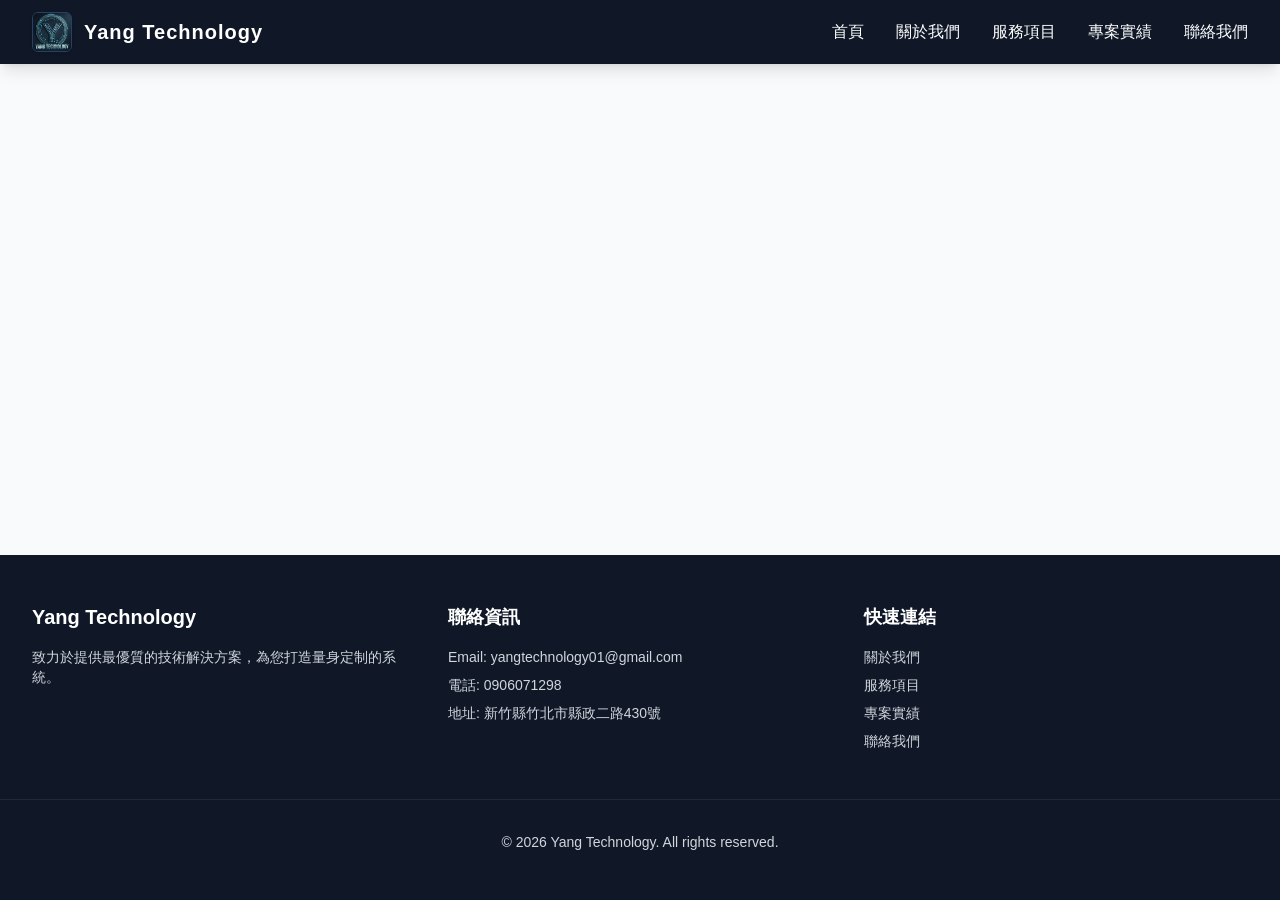
==== commit ed6115e6: "Add files via upload" ====
--- a/index.html
+++ b/index.html
@@ -5,8 +5,8 @@
     <link rel="icon" type="image/png" href="./favicon.png" />
     <meta name="viewport" content="width=device-width, initial-scale=1.0" />
     <title>Yang Technology</title>
-    <script type="module" crossorigin src="/Official-Website/assets/index-R9hWmL8b.js"></script>
-    <link rel="stylesheet" crossorigin href="/Official-Website/assets/index-D6I1g2Po.css">
+    <script type="module" crossorigin src="/assets/index-DNScWvQb.js"></script>
+    <link rel="stylesheet" crossorigin href="/assets/index-D6I1g2Po.css">
   </head>
   <body>
     <div id="root"></div>
--- a/assets/index-D6I1g2Po.css
+++ b/assets/index-D6I1g2Po.css
@@ -0,0 +1,2 @@
+/*! tailwindcss v4.3.3 | MIT License | https://tailwindcss.com */
+@layer properties{@supports (((-webkit-hyphens:none)) and (not (margin-trim:inline))) or ((-moz-orient:inline) and (not (color:rgb(from red r g b)))){*,:before,:after,::backdrop{--tw-translate-x:0;--tw-translate-y:0;--tw-translate-z:0;--tw-rotate-x:initial;--tw-rotate-y:initial;--tw-rotate-z:initial;--tw-skew-x:initial;--tw-skew-y:initial;--tw-space-y-reverse:0;--tw-space-x-reverse:0;--tw-border-style:solid;--tw-gradient-position:initial;--tw-gradient-from:#0000;--tw-gradient-via:#0000;--tw-gradient-to:#0000;--tw-gradient-stops:initial;--tw-gradient-via-stops:initial;--tw-gradient-from-position:0%;--tw-gradient-via-position:50%;--tw-gradient-to-position:100%;--tw-leading:initial;--tw-font-weight:initial;--tw-tracking:initial;--tw-shadow:0 0 #0000;--tw-shadow-color:initial;--tw-shadow-alpha:100%;--tw-inset-shadow:0 0 #0000;--tw-inset-shadow-color:initial;--tw-inset-shadow-alpha:100%;--tw-ring-color:initial;--tw-ring-shadow:0 0 #0000;--tw-inset-ring-color:initial;--tw-inset-ring-shadow:0 0 #0000;--tw-ring-inset:initial;--tw-ring-offset-width:0px;--tw-ring-offset-color:#fff;--tw-ring-offset-shadow:0 0 #0000;--tw-blur:initial;--tw-brightness:initial;--tw-contrast:initial;--tw-grayscale:initial;--tw-hue-rotate:initial;--tw-invert:initial;--tw-opacity:initial;--tw-saturate:initial;--tw-sepia:initial;--tw-drop-shadow:initial;--tw-drop-shadow-color:initial;--tw-drop-shadow-alpha:100%;--tw-drop-shadow-size:initial;--tw-backdrop-blur:initial;--tw-backdrop-brightness:initial;--tw-backdrop-contrast:initial;--tw-backdrop-grayscale:initial;--tw-backdrop-hue-rotate:initial;--tw-backdrop-invert:initial;--tw-backdrop-opacity:initial;--tw-backdrop-saturate:initial;--tw-backdrop-sepia:initial;--tw-duration:initial;--tw-scale-x:1;--tw-scale-y:1;--tw-scale-z:1}}}@layer theme{:root,:host{--font-sans:-apple-system, BlinkMacSystemFont, "Segoe UI", Roboto, "Helvetica Neue", "Noto Sans", Arial, sans-serif, "Apple Color Emoji", "Segoe UI Emoji", "Segoe UI Symbol", "Noto Color Emoji";--font-mono:ui-monospace, SFMono-Regular, Menlo, Monaco, Consolas, "Liberation Mono", "Courier New", monospace;--color-red-500:oklch(63.7% .237 25.331);--color-orange-500:oklch(70.5% .213 47.604);--color-amber-100:oklch(96.2% .059 95.617);--color-amber-500:oklch(76.9% .188 70.08);--color-yellow-50:oklch(98.7% .026 102.212);--color-yellow-200:oklch(94.5% .129 101.54);--color-yellow-500:oklch(79.5% .184 86.047);--color-green-500:oklch(72.3% .219 149.579);--color-emerald-50:oklch(97.9% .021 166.113);--color-emerald-100:oklch(95% .052 163.051);--color-emerald-200:oklch(90.5% .093 164.15);--color-emerald-500:oklch(69.6% .17 162.48);--color-emerald-600:oklch(59.6% .145 163.225);--color-emerald-700:oklch(50.8% .118 165.612);--color-teal-50:oklch(98.4% .014 180.72);--color-cyan-300:oklch(86.5% .127 207.078);--color-cyan-500:oklch(71.5% .143 215.221);--color-cyan-600:oklch(60.9% .126 221.723);--color-blue-50:oklch(97% .014 254.604);--color-blue-100:oklch(93.2% .032 255.585);--color-blue-300:oklch(80.9% .105 251.813);--color-blue-400:oklch(70.7% .165 254.624);--color-blue-500:oklch(62.3% .214 259.815);--color-blue-600:oklch(54.6% .245 262.881);--color-blue-700:oklch(48.8% .243 264.376);--color-blue-900:oklch(37.9% .146 265.522);--color-indigo-50:oklch(96.2% .018 272.314);--color-indigo-100:oklch(93% .034 272.788);--color-indigo-500:oklch(58.5% .233 277.117);--color-indigo-600:oklch(51.1% .262 276.966);--color-indigo-700:oklch(45.7% .24 277.023);--color-purple-50:oklch(97.7% .014 308.299);--color-purple-100:oklch(94.6% .033 307.174);--color-purple-200:oklch(90.2% .063 306.703);--color-purple-500:oklch(62.7% .265 303.9);--color-purple-600:oklch(55.8% .288 302.321);--color-fuchsia-50:oklch(97.7% .017 320.058);--color-pink-500:oklch(65.6% .241 354.308);--color-rose-500:oklch(64.5% .246 16.439);--color-slate-50:oklch(98.4% .003 247.858);--color-slate-100:oklch(96.8% .007 247.896);--color-slate-200:oklch(92.9% .013 255.508);--color-slate-300:oklch(86.9% .022 252.894);--color-slate-400:oklch(70.4% .04 256.788);--color-slate-500:oklch(55.4% .046 257.417);--color-slate-600:oklch(44.6% .043 257.281);--color-slate-700:oklch(37.2% .044 257.287);--color-slate-800:oklch(27.9% .041 260.031);--color-slate-900:oklch(20.8% .042 265.755);--color-gray-50:oklch(98.5% .002 247.839);--color-gray-100:oklch(96.7% .003 264.542);--color-gray-200:oklch(92.8% .006 264.531);--color-gray-300:oklch(87.2% .01 258.338);--color-gray-600:oklch(44.6% .03 256.802);--color-gray-700:oklch(37.3% .034 259.733);--color-gray-800:oklch(27.8% .033 256.848);--color-gray-900:oklch(21% .034 264.665);--color-white:#fff;--spacing:.25rem;--container-2xl:42rem;--container-3xl:48rem;--container-4xl:56rem;--container-7xl:80rem;--text-xs:.75rem;--text-xs--line-height:calc(1 / .75);--text-sm:.875rem;--text-sm--line-height:calc(1.25 / .875);--text-lg:1.125rem;--text-lg--line-height:calc(1.75 / 1.125);--text-xl:1.25rem;--text-xl--line-height:calc(1.75 / 1.25);--text-2xl:1.5rem;--text-2xl--line-height:calc(2 / 1.5);--text-3xl:1.875rem;--text-3xl--line-height:calc(2.25 / 1.875);--text-4xl:2.25rem;--text-4xl--line-height:calc(2.5 / 2.25);--text-5xl:3rem;--text-5xl--line-height:1;--text-6xl:3.75rem;--text-6xl--line-height:1;--text-7xl:4.5rem;--text-7xl--line-height:1;--font-weight-light:300;--font-weight-medium:500;--font-weight-semibold:600;--font-weight-bold:700;--font-weight-extrabold:800;--tracking-tight:-.025em;--tracking-wide:.025em;--tracking-wider:.05em;--tracking-widest:.1em;--leading-tight:1.25;--leading-relaxed:1.625;--radius-md:.375rem;--radius-lg:.5rem;--radius-xl:.75rem;--radius-2xl:1rem;--radius-3xl:1.5rem;--animate-spin:spin 1s linear infinite;--blur-sm:8px;--blur-3xl:64px;--default-transition-duration:.15s;--default-transition-timing-function:cubic-bezier(.4, 0, .2, 1);--default-font-family:var(--font-sans);--default-mono-font-family:var(--font-mono)}}@layer base{*,:after,:before,::backdrop{box-sizing:border-box;border:0 solid;margin:0;padding:0}::file-selector-button{box-sizing:border-box;border:0 solid;margin:0;padding:0}html,:host{-webkit-text-size-adjust:100%;tab-size:4;line-height:1.5;font-family:var(--default-font-family,-apple-system, BlinkMacSystemFont, "Segoe UI", Roboto, "Helvetica Neue", "Noto Sans", Arial, sans-serif, "Apple Color Emoji", "Segoe UI Emoji", "Segoe UI Symbol", "Noto Color Emoji");font-feature-settings:var(--default-font-feature-settings,normal);font-variation-settings:var(--default-font-variation-settings,normal);-webkit-tap-highlight-color:transparent}hr{height:0;color:inherit;border-top-width:1px}abbr:where([title]){-webkit-text-decoration:underline dotted;text-decoration:underline dotted}h1,h2,h3,h4,h5,h6{font-size:inherit;font-weight:inherit}a{color:inherit;-webkit-text-decoration:inherit;-webkit-text-decoration:inherit;-webkit-text-decoration:inherit;-webkit-text-decoration:inherit;text-decoration:inherit}b,strong{font-weight:bolder}code,kbd,samp,pre{font-family:var(--default-mono-font-family,ui-monospace, SFMono-Regular, Menlo, Monaco, Consolas, "Liberation Mono", "Courier New", monospace);font-feature-settings:var(--default-mono-font-feature-settings,normal);font-variation-settings:var(--default-mono-font-variation-settings,normal);font-size:1em}small{font-size:80%}sub,sup{vertical-align:baseline;font-size:75%;line-height:0;position:relative}sub{bottom:-.25em}sup{top:-.5em}table{text-indent:0;border-color:inherit;border-collapse:collapse}:-moz-focusring:where(:not(iframe)){outline:auto}progress{vertical-align:baseline}summary{display:list-item}ol,ul,menu{list-style:none}img,svg,video,canvas,audio,iframe,embed,object{vertical-align:middle;display:block}img,video{max-width:100%;height:auto}button,input,select,optgroup,textarea{font:inherit;font-feature-settings:inherit;font-variation-settings:inherit;letter-spacing:inherit;color:inherit;opacity:1;background-color:#0000;border-radius:0}::file-selector-button{font:inherit;font-feature-settings:inherit;font-variation-settings:inherit;letter-spacing:inherit;color:inherit;opacity:1;background-color:#0000;border-radius:0}:where(select:is([multiple],[size])) optgroup{font-weight:bolder}:where(select:is([multiple],[size])) optgroup option{padding-inline-start:20px}::file-selector-button{margin-inline-end:4px}::placeholder{opacity:1}@supports (not ((-webkit-appearance:-apple-pay-button))) or (contain-intrinsic-size:1px){::placeholder{color:currentColor}@supports (color:color-mix(in lab, red, red)){::placeholder{color:color-mix(in oklab, currentcolor 50%, transparent)}}}textarea{resize:vertical}::-webkit-search-decoration{-webkit-appearance:none}::-webkit-date-and-time-value{min-height:1lh;text-align:inherit}::-webkit-datetime-edit{display:inline-flex}::-webkit-datetime-edit-fields-wrapper{padding:0}::-webkit-datetime-edit{padding-block:0}::-webkit-datetime-edit-year-field{padding-block:0}::-webkit-datetime-edit-month-field{padding-block:0}::-webkit-datetime-edit-day-field{padding-block:0}::-webkit-datetime-edit-hour-field{padding-block:0}::-webkit-datetime-edit-minute-field{padding-block:0}::-webkit-datetime-edit-second-field{padding-block:0}::-webkit-datetime-edit-millisecond-field{padding-block:0}::-webkit-datetime-edit-meridiem-field{padding-block:0}::-webkit-calendar-picker-indicator{line-height:1}:-moz-ui-invalid{box-shadow:none}button,input:where([type=button],[type=reset],[type=submit]){appearance:button}::file-selector-button{appearance:button}::-webkit-inner-spin-button{height:auto}::-webkit-outer-spin-button{height:auto}[hidden]:where(:not([hidden=until-found])){display:none!important}}@layer components;@layer utilities{.visible{visibility:visible}.absolute{position:absolute}.relative{position:relative}.sticky{position:sticky}.inset-0{inset:0}.top-0{top:0}.top-\[-20\%\]{top:-20%}.top-\[-50\%\]{top:-50%}.top-\[40\%\]{top:40%}.right-0{right:0}.right-\[-10\%\]{right:-10%}.bottom-\[-20\%\]{bottom:-20%}.left-\[-10\%\]{left:-10%}.left-\[60\%\]{left:60%}.z-0{z-index:0}.z-10{z-index:10}.z-50{z-index:50}.mx-auto{margin-inline:auto}.mt-0\.5{margin-top:calc(var(--spacing) * .5)}.mt-6{margin-top:calc(var(--spacing) * 6)}.mt-12{margin-top:calc(var(--spacing) * 12)}.mt-16{margin-top:calc(var(--spacing) * 16)}.mt-24{margin-top:calc(var(--spacing) * 24)}.mt-auto{margin-top:auto}.mr-2{margin-right:calc(var(--spacing) * 2)}.mr-3{margin-right:calc(var(--spacing) * 3)}.mr-4{margin-right:calc(var(--spacing) * 4)}.mr-5{margin-right:calc(var(--spacing) * 5)}.mb-1{margin-bottom:var(--spacing)}.mb-2{margin-bottom:calc(var(--spacing) * 2)}.mb-3{margin-bottom:calc(var(--spacing) * 3)}.mb-4{margin-bottom:calc(var(--spacing) * 4)}.mb-5{margin-bottom:calc(var(--spacing) * 5)}.mb-6{margin-bottom:calc(var(--spacing) * 6)}.mb-8{margin-bottom:calc(var(--spacing) * 8)}.mb-10{margin-bottom:calc(var(--spacing) * 10)}.mb-12{margin-bottom:calc(var(--spacing) * 12)}.mb-16{margin-bottom:calc(var(--spacing) * 16)}.mb-20{margin-bottom:calc(var(--spacing) * 20)}.mb-24{margin-bottom:calc(var(--spacing) * 24)}.-ml-1{margin-left:calc(var(--spacing) * -1)}.ml-2{margin-left:calc(var(--spacing) * 2)}.block{display:block}.flex{display:flex}.grid{display:grid}.hidden{display:none}.inline-block{display:inline-block}.inline-flex{display:inline-flex}.h-4{height:calc(var(--spacing) * 4)}.h-5{height:calc(var(--spacing) * 5)}.h-6{height:calc(var(--spacing) * 6)}.h-8{height:calc(var(--spacing) * 8)}.h-10{height:calc(var(--spacing) * 10)}.h-12{height:calc(var(--spacing) * 12)}.h-14{height:calc(var(--spacing) * 14)}.h-16{height:calc(var(--spacing) * 16)}.h-20{height:calc(var(--spacing) * 20)}.h-32{height:calc(var(--spacing) * 32)}.h-\[30\%\]{height:30%}.h-\[50\%\]{height:50%}.h-\[300px\]{height:300px}.h-full{height:100%}.min-h-\[90vh\]{min-height:90vh}.min-h-screen{min-height:100vh}.w-4{width:calc(var(--spacing) * 4)}.w-5{width:calc(var(--spacing) * 5)}.w-6{width:calc(var(--spacing) * 6)}.w-8{width:calc(var(--spacing) * 8)}.w-10{width:calc(var(--spacing) * 10)}.w-12{width:calc(var(--spacing) * 12)}.w-14{width:calc(var(--spacing) * 14)}.w-16{width:calc(var(--spacing) * 16)}.w-20{width:calc(var(--spacing) * 20)}.w-32{width:calc(var(--spacing) * 32)}.w-\[30\%\]{width:30%}.w-\[50\%\]{width:50%}.w-\[300px\]{width:300px}.w-full{width:100%}.max-w-2xl{max-width:var(--container-2xl)}.max-w-3xl{max-width:var(--container-3xl)}.max-w-4xl{max-width:var(--container-4xl)}.max-w-7xl{max-width:var(--container-7xl)}.shrink-0{flex-shrink:0}.flex-grow{flex-grow:1}.translate-x-10{--tw-translate-x:calc(var(--spacing) * 10);translate:var(--tw-translate-x) var(--tw-translate-y)}.-translate-y-10{--tw-translate-y:calc(var(--spacing) * -10);translate:var(--tw-translate-x) var(--tw-translate-y)}.rotate-3{rotate:3deg}.transform{transform:var(--tw-rotate-x,) var(--tw-rotate-y,) var(--tw-rotate-z,) var(--tw-skew-x,) var(--tw-skew-y,)}.animate-spin{animation:var(--animate-spin)}.resize-none{resize:none}.grid-cols-1{grid-template-columns:repeat(1,minmax(0,1fr))}.grid-cols-2{grid-template-columns:repeat(2,minmax(0,1fr))}.flex-col{flex-direction:column}.flex-wrap{flex-wrap:wrap}.items-center{align-items:center}.items-start{align-items:flex-start}.justify-between{justify-content:space-between}.justify-center{justify-content:center}.gap-2{gap:calc(var(--spacing) * 2)}.gap-4{gap:calc(var(--spacing) * 4)}.gap-6{gap:calc(var(--spacing) * 6)}.gap-8{gap:calc(var(--spacing) * 8)}.gap-12{gap:calc(var(--spacing) * 12)}:where(.space-y-1>:not(:last-child)){--tw-space-y-reverse:0;margin-block-start:calc(var(--spacing) * var(--tw-space-y-reverse));margin-block-end:calc(var(--spacing) * calc(1 - var(--tw-space-y-reverse)))}:where(.space-y-2>:not(:last-child)){--tw-space-y-reverse:0;margin-block-start:calc(calc(var(--spacing) * 2) * var(--tw-space-y-reverse));margin-block-end:calc(calc(var(--spacing) * 2) * calc(1 - var(--tw-space-y-reverse)))}:where(.space-y-3>:not(:last-child)){--tw-space-y-reverse:0;margin-block-start:calc(calc(var(--spacing) * 3) * var(--tw-space-y-reverse));margin-block-end:calc(calc(var(--spacing) * 3) * calc(1 - var(--tw-space-y-reverse)))}:where(.space-y-6>:not(:last-child)){--tw-space-y-reverse:0;margin-block-start:calc(calc(var(--spacing) * 6) * var(--tw-space-y-reverse));margin-block-end:calc(calc(var(--spacing) * 6) * calc(1 - var(--tw-space-y-reverse)))}:where(.space-y-8>:not(:last-child)){--tw-space-y-reverse:0;margin-block-start:calc(calc(var(--spacing) * 8) * var(--tw-space-y-reverse));margin-block-end:calc(calc(var(--spacing) * 8) * calc(1 - var(--tw-space-y-reverse)))}:where(.space-x-3>:not(:last-child)){--tw-space-x-reverse:0;margin-inline-start:calc(calc(var(--spacing) * 3) * var(--tw-space-x-reverse));margin-inline-end:calc(calc(var(--spacing) * 3) * calc(1 - var(--tw-space-x-reverse)))}:where(.space-x-8>:not(:last-child)){--tw-space-x-reverse:0;margin-inline-start:calc(calc(var(--spacing) * 8) * var(--tw-space-x-reverse));margin-inline-end:calc(calc(var(--spacing) * 8) * calc(1 - var(--tw-space-x-reverse)))}.overflow-hidden{overflow:hidden}.rounded-2xl{border-radius:var(--radius-2xl)}.rounded-3xl{border-radius:var(--radius-3xl)}.rounded-full{border-radius:2147483647px}.rounded-lg{border-radius:var(--radius-lg)}.rounded-md{border-radius:var(--radius-md)}.rounded-xl{border-radius:var(--radius-xl)}.rounded-bl-lg{border-bottom-left-radius:var(--radius-lg)}.border{border-style:var(--tw-border-style);border-width:1px}.border-y{border-block-style:var(--tw-border-style);border-block-width:1px}.border-t{border-top-style:var(--tw-border-style);border-top-width:1px}.border-blue-100{border-color:var(--color-blue-100)}.border-blue-400\/30{border-color:#54a2ff4d}@supports (color:color-mix(in lab, red, red)){.border-blue-400\/30{border-color:color-mix(in oklab, var(--color-blue-400) 30%, transparent)}}.border-blue-500\/30{border-color:#3080ff4d}@supports (color:color-mix(in lab, red, red)){.border-blue-500\/30{border-color:color-mix(in oklab, var(--color-blue-500) 30%, transparent)}}.border-emerald-200{border-color:var(--color-emerald-200)}.border-gray-100{border-color:var(--color-gray-100)}.border-gray-200{border-color:var(--color-gray-200)}.border-gray-200\/50{border-color:#e5e7eb80}@supports (color:color-mix(in lab, red, red)){.border-gray-200\/50{border-color:color-mix(in oklab, var(--color-gray-200) 50%, transparent)}}.border-gray-200\/80{border-color:#e5e7ebcc}@supports (color:color-mix(in lab, red, red)){.border-gray-200\/80{border-color:color-mix(in oklab, var(--color-gray-200) 80%, transparent)}}.border-gray-700{border-color:var(--color-gray-700)}.border-gray-800{border-color:var(--color-gray-800)}.border-purple-200{border-color:var(--color-purple-200)}.border-slate-100{border-color:var(--color-slate-100)}.border-slate-200{border-color:var(--color-slate-200)}.border-slate-700{border-color:var(--color-slate-700)}.border-white\/50{border-color:#ffffff80}@supports (color:color-mix(in lab, red, red)){.border-white\/50{border-color:color-mix(in oklab, var(--color-white) 50%, transparent)}}.border-yellow-200{border-color:var(--color-yellow-200)}.bg-blue-50{background-color:var(--color-blue-50)}.bg-blue-100{background-color:var(--color-blue-100)}.bg-blue-500{background-color:var(--color-blue-500)}.bg-blue-600{background-color:var(--color-blue-600)}.bg-blue-600\/20{background-color:#155dfc33}@supports (color:color-mix(in lab, red, red)){.bg-blue-600\/20{background-color:color-mix(in oklab, var(--color-blue-600) 20%, transparent)}}.bg-blue-600\/30{background-color:#155dfc4d}@supports (color:color-mix(in lab, red, red)){.bg-blue-600\/30{background-color:color-mix(in oklab, var(--color-blue-600) 30%, transparent)}}.bg-blue-900\/50{background-color:#1c398e80}@supports (color:color-mix(in lab, red, red)){.bg-blue-900\/50{background-color:color-mix(in oklab, var(--color-blue-900) 50%, transparent)}}.bg-cyan-600\/20{background-color:#0092b533}@supports (color:color-mix(in lab, red, red)){.bg-cyan-600\/20{background-color:color-mix(in oklab, var(--color-cyan-600) 20%, transparent)}}.bg-emerald-50{background-color:var(--color-emerald-50)}.bg-emerald-100{background-color:var(--color-emerald-100)}.bg-gray-50{background-color:var(--color-gray-50)}.bg-gray-800{background-color:var(--color-gray-800)}.bg-gray-900{background-color:var(--color-gray-900)}.bg-indigo-100{background-color:var(--color-indigo-100)}.bg-purple-50{background-color:var(--color-purple-50)}.bg-purple-100{background-color:var(--color-purple-100)}.bg-purple-600\/20{background-color:#9810fa33}@supports (color:color-mix(in lab, red, red)){.bg-purple-600\/20{background-color:color-mix(in oklab, var(--color-purple-600) 20%, transparent)}}.bg-slate-50{background-color:var(--color-slate-50)}.bg-slate-800{background-color:var(--color-slate-800)}.bg-slate-900{background-color:var(--color-slate-900)}.bg-white{background-color:var(--color-white)}.bg-white\/40{background-color:#fff6}@supports (color:color-mix(in lab, red, red)){.bg-white\/40{background-color:color-mix(in oklab, var(--color-white) 40%, transparent)}}.bg-white\/60{background-color:#fff9}@supports (color:color-mix(in lab, red, red)){.bg-white\/60{background-color:color-mix(in oklab, var(--color-white) 60%, transparent)}}.bg-white\/80{background-color:#fffc}@supports (color:color-mix(in lab, red, red)){.bg-white\/80{background-color:color-mix(in oklab, var(--color-white) 80%, transparent)}}.bg-gradient-to-br{--tw-gradient-position:to bottom right in oklab;background-image:linear-gradient(var(--tw-gradient-stops))}.bg-gradient-to-r{--tw-gradient-position:to right in oklab;background-image:linear-gradient(var(--tw-gradient-stops))}.bg-gradient-to-tr{--tw-gradient-position:to top right in oklab;background-image:linear-gradient(var(--tw-gradient-stops))}.bg-\[radial-gradient\(circle_at_center\,_var\(--tw-gradient-stops\)\)\]{background-image:radial-gradient(circle at center, var(--tw-gradient-stops))}.from-blue-50{--tw-gradient-from:var(--color-blue-50);--tw-gradient-stops:var(--tw-gradient-via-stops,var(--tw-gradient-position), var(--tw-gradient-from) var(--tw-gradient-from-position), var(--tw-gradient-to) var(--tw-gradient-to-position))}.from-blue-400{--tw-gradient-from:var(--color-blue-400);--tw-gradient-stops:var(--tw-gradient-via-stops,var(--tw-gradient-position), var(--tw-gradient-from) var(--tw-gradient-from-position), var(--tw-gradient-to) var(--tw-gradient-to-position))}.from-blue-500{--tw-gradient-from:var(--color-blue-500);--tw-gradient-stops:var(--tw-gradient-via-stops,var(--tw-gradient-position), var(--tw-gradient-from) var(--tw-gradient-from-position), var(--tw-gradient-to) var(--tw-gradient-to-position))}.from-blue-600{--tw-gradient-from:var(--color-blue-600);--tw-gradient-stops:var(--tw-gradient-via-stops,var(--tw-gradient-position), var(--tw-gradient-from) var(--tw-gradient-from-position), var(--tw-gradient-to) var(--tw-gradient-to-position))}.from-emerald-50{--tw-gradient-from:var(--color-emerald-50);--tw-gradient-stops:var(--tw-gradient-via-stops,var(--tw-gradient-position), var(--tw-gradient-from) var(--tw-gradient-from-position), var(--tw-gradient-to) var(--tw-gradient-to-position))}.from-purple-50{--tw-gradient-from:var(--color-purple-50);--tw-gradient-stops:var(--tw-gradient-via-stops,var(--tw-gradient-position), var(--tw-gradient-from) var(--tw-gradient-from-position), var(--tw-gradient-to) var(--tw-gradient-to-position))}.from-white{--tw-gradient-from:var(--color-white);--tw-gradient-stops:var(--tw-gradient-via-stops,var(--tw-gradient-position), var(--tw-gradient-from) var(--tw-gradient-from-position), var(--tw-gradient-to) var(--tw-gradient-to-position))}.from-yellow-50{--tw-gradient-from:var(--color-yellow-50);--tw-gradient-stops:var(--tw-gradient-via-stops,var(--tw-gradient-position), var(--tw-gradient-from) var(--tw-gradient-from-position), var(--tw-gradient-to) var(--tw-gradient-to-position))}.via-transparent{--tw-gradient-via:transparent;--tw-gradient-via-stops:var(--tw-gradient-position), var(--tw-gradient-from) var(--tw-gradient-from-position), var(--tw-gradient-via) var(--tw-gradient-via-position), var(--tw-gradient-to) var(--tw-gradient-to-position);--tw-gradient-stops:var(--tw-gradient-via-stops)}.to-amber-100{--tw-gradient-to:var(--color-amber-100);--tw-gradient-stops:var(--tw-gradient-via-stops,var(--tw-gradient-position), var(--tw-gradient-from) var(--tw-gradient-from-position), var(--tw-gradient-to) var(--tw-gradient-to-position))}.to-cyan-300{--tw-gradient-to:var(--color-cyan-300);--tw-gradient-stops:var(--tw-gradient-via-stops,var(--tw-gradient-position), var(--tw-gradient-from) var(--tw-gradient-from-position), var(--tw-gradient-to) var(--tw-gradient-to-position))}.to-fuchsia-50{--tw-gradient-to:var(--color-fuchsia-50);--tw-gradient-stops:var(--tw-gradient-via-stops,var(--tw-gradient-position), var(--tw-gradient-from) var(--tw-gradient-from-position), var(--tw-gradient-to) var(--tw-gradient-to-position))}.to-indigo-50{--tw-gradient-to:var(--color-indigo-50);--tw-gradient-stops:var(--tw-gradient-via-stops,var(--tw-gradient-position), var(--tw-gradient-from) var(--tw-gradient-from-position), var(--tw-gradient-to) var(--tw-gradient-to-position))}.to-indigo-100{--tw-gradient-to:var(--color-indigo-100);--tw-gradient-stops:var(--tw-gradient-via-stops,var(--tw-gradient-position), var(--tw-gradient-from) var(--tw-gradient-from-position), var(--tw-gradient-to) var(--tw-gradient-to-position))}.to-indigo-500{--tw-gradient-to:var(--color-indigo-500);--tw-gradient-stops:var(--tw-gradient-via-stops,var(--tw-gradient-position), var(--tw-gradient-from) var(--tw-gradient-from-position), var(--tw-gradient-to) var(--tw-gradient-to-position))}.to-indigo-600{--tw-gradient-to:var(--color-indigo-600);--tw-gradient-stops:var(--tw-gradient-via-stops,var(--tw-gradient-position), var(--tw-gradient-from) var(--tw-gradient-from-position), var(--tw-gradient-to) var(--tw-gradient-to-position))}.to-teal-50{--tw-gradient-to:var(--color-teal-50);--tw-gradient-stops:var(--tw-gradient-via-stops,var(--tw-gradient-position), var(--tw-gradient-from) var(--tw-gradient-from-position), var(--tw-gradient-to) var(--tw-gradient-to-position))}.to-transparent{--tw-gradient-to:transparent;--tw-gradient-stops:var(--tw-gradient-via-stops,var(--tw-gradient-position), var(--tw-gradient-from) var(--tw-gradient-from-position), var(--tw-gradient-to) var(--tw-gradient-to-position))}.bg-clip-text{-webkit-background-clip:text;background-clip:text}.object-cover{object-fit:cover}.p-3{padding:calc(var(--spacing) * 3)}.p-6{padding:calc(var(--spacing) * 6)}.p-8{padding:calc(var(--spacing) * 8)}.p-10{padding:calc(var(--spacing) * 10)}.px-2{padding-inline:calc(var(--spacing) * 2)}.px-3{padding-inline:calc(var(--spacing) * 3)}.px-4{padding-inline:calc(var(--spacing) * 4)}.px-6{padding-inline:calc(var(--spacing) * 6)}.px-8{padding-inline:calc(var(--spacing) * 8)}.px-10{padding-inline:calc(var(--spacing) * 10)}.py-1{padding-block:var(--spacing)}.py-2{padding-block:calc(var(--spacing) * 2)}.py-3{padding-block:calc(var(--spacing) * 3)}.py-4{padding-block:calc(var(--spacing) * 4)}.py-12{padding-block:calc(var(--spacing) * 12)}.py-16{padding-block:calc(var(--spacing) * 16)}.py-20{padding-block:calc(var(--spacing) * 20)}.py-24{padding-block:calc(var(--spacing) * 24)}.pt-1{padding-top:var(--spacing)}.pt-2{padding-top:calc(var(--spacing) * 2)}.pt-4{padding-top:calc(var(--spacing) * 4)}.pt-8{padding-top:calc(var(--spacing) * 8)}.pt-16{padding-top:calc(var(--spacing) * 16)}.pt-20{padding-top:calc(var(--spacing) * 20)}.pb-3{padding-bottom:calc(var(--spacing) * 3)}.pb-24{padding-bottom:calc(var(--spacing) * 24)}.text-center{text-align:center}.text-2xl{font-size:var(--text-2xl);line-height:var(--tw-leading,var(--text-2xl--line-height))}.text-3xl{font-size:var(--text-3xl);line-height:var(--tw-leading,var(--text-3xl--line-height))}.text-4xl{font-size:var(--text-4xl);line-height:var(--tw-leading,var(--text-4xl--line-height))}.text-5xl{font-size:var(--text-5xl);line-height:var(--tw-leading,var(--text-5xl--line-height))}.text-lg{font-size:var(--text-lg);line-height:var(--tw-leading,var(--text-lg--line-height))}.text-sm{font-size:var(--text-sm);line-height:var(--tw-leading,var(--text-sm--line-height))}.text-xl{font-size:var(--text-xl);line-height:var(--tw-leading,var(--text-xl--line-height))}.text-xs{font-size:var(--text-xs);line-height:var(--tw-leading,var(--text-xs--line-height))}.leading-relaxed{--tw-leading:var(--leading-relaxed);line-height:var(--leading-relaxed)}.leading-tight{--tw-leading:var(--leading-tight);line-height:var(--leading-tight)}.font-bold{--tw-font-weight:var(--font-weight-bold);font-weight:var(--font-weight-bold)}.font-extrabold{--tw-font-weight:var(--font-weight-extrabold);font-weight:var(--font-weight-extrabold)}.font-light{--tw-font-weight:var(--font-weight-light);font-weight:var(--font-weight-light)}.font-medium{--tw-font-weight:var(--font-weight-medium);font-weight:var(--font-weight-medium)}.font-semibold{--tw-font-weight:var(--font-weight-semibold);font-weight:var(--font-weight-semibold)}.tracking-tight{--tw-tracking:var(--tracking-tight);letter-spacing:var(--tracking-tight)}.tracking-wide{--tw-tracking:var(--tracking-wide);letter-spacing:var(--tracking-wide)}.tracking-wider{--tw-tracking:var(--tracking-wider);letter-spacing:var(--tracking-wider)}.tracking-widest{--tw-tracking:var(--tracking-widest);letter-spacing:var(--tracking-widest)}.text-amber-500{color:var(--color-amber-500)}.text-blue-100{color:var(--color-blue-100)}.text-blue-300{color:var(--color-blue-300)}.text-blue-500{color:var(--color-blue-500)}.text-blue-600{color:var(--color-blue-600)}.text-blue-700{color:var(--color-blue-700)}.text-cyan-500{color:var(--color-cyan-500)}.text-emerald-500{color:var(--color-emerald-500)}.text-emerald-600{color:var(--color-emerald-600)}.text-emerald-700{color:var(--color-emerald-700)}.text-gray-300{color:var(--color-gray-300)}.text-gray-600{color:var(--color-gray-600)}.text-gray-700{color:var(--color-gray-700)}.text-gray-800{color:var(--color-gray-800)}.text-green-500{color:var(--color-green-500)}.text-indigo-500{color:var(--color-indigo-500)}.text-indigo-600{color:var(--color-indigo-600)}.text-indigo-700{color:var(--color-indigo-700)}.text-orange-500{color:var(--color-orange-500)}.text-pink-500{color:var(--color-pink-500)}.text-purple-500{color:var(--color-purple-500)}.text-purple-600{color:var(--color-purple-600)}.text-red-500{color:var(--color-red-500)}.text-rose-500{color:var(--color-rose-500)}.text-slate-300{color:var(--color-slate-300)}.text-slate-500{color:var(--color-slate-500)}.text-slate-600{color:var(--color-slate-600)}.text-slate-700{color:var(--color-slate-700)}.text-slate-800{color:var(--color-slate-800)}.text-slate-900{color:var(--color-slate-900)}.text-transparent{color:#0000}.text-white{color:var(--color-white)}.text-yellow-500{color:var(--color-yellow-500)}.uppercase{text-transform:uppercase}.underline{text-decoration-line:underline}.opacity-10{opacity:.1}.opacity-20{opacity:.2}.opacity-25{opacity:.25}.opacity-75{opacity:.75}.shadow-2xl{--tw-shadow:0 25px 50px -12px var(--tw-shadow-color,#00000040);box-shadow:var(--tw-inset-shadow), var(--tw-inset-ring-shadow), var(--tw-ring-offset-shadow), var(--tw-ring-shadow), var(--tw-shadow)}.shadow-lg{--tw-shadow:0 10px 15px -3px var(--tw-shadow-color,#0000001a), 0 4px 6px -4px var(--tw-shadow-color,#0000001a);box-shadow:var(--tw-inset-shadow), var(--tw-inset-ring-shadow), var(--tw-ring-offset-shadow), var(--tw-ring-shadow), var(--tw-shadow)}.shadow-sm{--tw-shadow:0 1px 3px 0 var(--tw-shadow-color,#0000001a), 0 1px 2px -1px var(--tw-shadow-color,#0000001a);box-shadow:var(--tw-inset-shadow), var(--tw-inset-ring-shadow), var(--tw-ring-offset-shadow), var(--tw-ring-shadow), var(--tw-shadow)}.shadow-xl{--tw-shadow:0 20px 25px -5px var(--tw-shadow-color,#0000001a), 0 8px 10px -6px var(--tw-shadow-color,#0000001a);box-shadow:var(--tw-inset-shadow), var(--tw-inset-ring-shadow), var(--tw-ring-offset-shadow), var(--tw-ring-shadow), var(--tw-shadow)}.shadow-blue-500\/30{--tw-shadow-color:#3080ff4d}@supports (color:color-mix(in lab, red, red)){.shadow-blue-500\/30{--tw-shadow-color:color-mix(in oklab, color-mix(in oklab, var(--color-blue-500) 30%, transparent) var(--tw-shadow-alpha), transparent)}}.shadow-blue-900\/5{--tw-shadow-color:#1c398e0d}@supports (color:color-mix(in lab, red, red)){.shadow-blue-900\/5{--tw-shadow-color:color-mix(in oklab, color-mix(in oklab, var(--color-blue-900) 5%, transparent) var(--tw-shadow-alpha), transparent)}}.blur-3xl{--tw-blur:blur(var(--blur-3xl));filter:var(--tw-blur,) var(--tw-brightness,) var(--tw-contrast,) var(--tw-grayscale,) var(--tw-hue-rotate,) var(--tw-invert,) var(--tw-saturate,) var(--tw-sepia,) var(--tw-drop-shadow,)}.blur-\[80px\]{--tw-blur:blur(80px);filter:var(--tw-blur,) var(--tw-brightness,) var(--tw-contrast,) var(--tw-grayscale,) var(--tw-hue-rotate,) var(--tw-invert,) var(--tw-saturate,) var(--tw-sepia,) var(--tw-drop-shadow,)}.blur-\[100px\]{--tw-blur:blur(100px);filter:var(--tw-blur,) var(--tw-brightness,) var(--tw-contrast,) var(--tw-grayscale,) var(--tw-hue-rotate,) var(--tw-invert,) var(--tw-saturate,) var(--tw-sepia,) var(--tw-drop-shadow,)}.blur-\[120px\]{--tw-blur:blur(120px);filter:var(--tw-blur,) var(--tw-brightness,) var(--tw-contrast,) var(--tw-grayscale,) var(--tw-hue-rotate,) var(--tw-invert,) var(--tw-saturate,) var(--tw-sepia,) var(--tw-drop-shadow,)}.filter{filter:var(--tw-blur,) var(--tw-brightness,) var(--tw-contrast,) var(--tw-grayscale,) var(--tw-hue-rotate,) var(--tw-invert,) var(--tw-saturate,) var(--tw-sepia,) var(--tw-drop-shadow,)}.backdrop-blur-sm{--tw-backdrop-blur:blur(var(--blur-sm));-webkit-backdrop-filter:var(--tw-backdrop-blur,) var(--tw-backdrop-brightness,) var(--tw-backdrop-contrast,) var(--tw-backdrop-grayscale,) var(--tw-backdrop-hue-rotate,) var(--tw-backdrop-invert,) var(--tw-backdrop-opacity,) var(--tw-backdrop-saturate,) var(--tw-backdrop-sepia,);backdrop-filter:var(--tw-backdrop-blur,) var(--tw-backdrop-brightness,) var(--tw-backdrop-contrast,) var(--tw-backdrop-grayscale,) var(--tw-backdrop-hue-rotate,) var(--tw-backdrop-invert,) var(--tw-backdrop-opacity,) var(--tw-backdrop-saturate,) var(--tw-backdrop-sepia,)}.transition{transition-property:color,background-color,border-color,outline-color,text-decoration-color,fill,stroke,--tw-gradient-from,--tw-gradient-via,--tw-gradient-to,opacity,box-shadow,transform,translate,scale,rotate,filter,-webkit-backdrop-filter,backdrop-filter,display,content-visibility,overlay,pointer-events;transition-timing-function:var(--tw-ease,var(--default-transition-timing-function));transition-duration:var(--tw-duration,var(--default-transition-duration))}.transition-all{transition-property:all;transition-timing-function:var(--tw-ease,var(--default-transition-timing-function));transition-duration:var(--tw-duration,var(--default-transition-duration))}.transition-colors{transition-property:color,background-color,border-color,outline-color,text-decoration-color,fill,stroke,--tw-gradient-from,--tw-gradient-via,--tw-gradient-to;transition-timing-function:var(--tw-ease,var(--default-transition-timing-function));transition-duration:var(--tw-duration,var(--default-transition-duration))}.transition-transform{transition-property:transform,translate,scale,rotate;transition-timing-function:var(--tw-ease,var(--default-transition-timing-function));transition-duration:var(--tw-duration,var(--default-transition-duration))}.duration-300{--tw-duration:.3s;transition-duration:.3s}.outline-none{--tw-outline-style:none;outline-style:none}@media (hover:hover){.group-hover\:scale-110:is(:where(.group):hover *){--tw-scale-x:110%;--tw-scale-y:110%;--tw-scale-z:110%;scale:var(--tw-scale-x) var(--tw-scale-y)}.group-hover\:bg-blue-50:is(:where(.group):hover *){background-color:var(--color-blue-50)}.group-hover\:bg-blue-100:is(:where(.group):hover *){background-color:var(--color-blue-100)}.group-hover\:bg-emerald-100:is(:where(.group):hover *){background-color:var(--color-emerald-100)}.group-hover\:bg-purple-100:is(:where(.group):hover *){background-color:var(--color-purple-100)}.group-hover\:bg-white\/60:is(:where(.group):hover *){background-color:#fff9}@supports (color:color-mix(in lab, red, red)){.group-hover\:bg-white\/60:is(:where(.group):hover *){background-color:color-mix(in oklab, var(--color-white) 60%, transparent)}}.hover\:-translate-y-1:hover{--tw-translate-y:calc(var(--spacing) * -1);translate:var(--tw-translate-x) var(--tw-translate-y)}.hover\:scale-105:hover{--tw-scale-x:105%;--tw-scale-y:105%;--tw-scale-z:105%;scale:var(--tw-scale-x) var(--tw-scale-y)}.hover\:bg-blue-400:hover{background-color:var(--color-blue-400)}.hover\:bg-blue-500:hover{background-color:var(--color-blue-500)}.hover\:bg-blue-700:hover{background-color:var(--color-blue-700)}.hover\:bg-gray-700:hover{background-color:var(--color-gray-700)}.hover\:bg-slate-700:hover{background-color:var(--color-slate-700)}.hover\:text-blue-400:hover{color:var(--color-blue-400)}.hover\:text-emerald-700:hover{color:var(--color-emerald-700)}.hover\:text-white:hover{color:var(--color-white)}.hover\:underline:hover{text-decoration-line:underline}.hover\:shadow-xl:hover{--tw-shadow:0 20px 25px -5px var(--tw-shadow-color,#0000001a), 0 8px 10px -6px var(--tw-shadow-color,#0000001a);box-shadow:var(--tw-inset-shadow), var(--tw-inset-ring-shadow), var(--tw-ring-offset-shadow), var(--tw-ring-shadow), var(--tw-shadow)}.hover\:shadow-blue-500\/25:hover{--tw-shadow-color:#3080ff40}@supports (color:color-mix(in lab, red, red)){.hover\:shadow-blue-500\/25:hover{--tw-shadow-color:color-mix(in oklab, color-mix(in oklab, var(--color-blue-500) 25%, transparent) var(--tw-shadow-alpha), transparent)}}}.focus\:border-blue-500:focus{border-color:var(--color-blue-500)}.focus\:ring-2:focus{--tw-ring-shadow:var(--tw-ring-inset,) 0 0 0 calc(2px + var(--tw-ring-offset-width)) var(--tw-ring-color,currentcolor);box-shadow:var(--tw-inset-shadow), var(--tw-inset-ring-shadow), var(--tw-ring-offset-shadow), var(--tw-ring-shadow), var(--tw-shadow)}.focus\:ring-blue-500:focus{--tw-ring-color:var(--color-blue-500)}.focus\:outline-none:focus{--tw-outline-style:none;outline-style:none}.disabled\:cursor-not-allowed:disabled{cursor:not-allowed}.disabled\:bg-slate-400:disabled{background-color:var(--color-slate-400)}.disabled\:opacity-50:disabled{opacity:.5}@media (width>=40rem){.sm\:w-auto{width:auto}.sm\:flex-row{flex-direction:row}.sm\:px-3{padding-inline:calc(var(--spacing) * 3)}.sm\:px-6{padding-inline:calc(var(--spacing) * 6)}}@media (width>=48rem){.md\:col-span-2{grid-column:span 2/span 2}.md\:flex{display:flex}.md\:hidden{display:none}.md\:grid-cols-2{grid-template-columns:repeat(2,minmax(0,1fr))}.md\:grid-cols-3{grid-template-columns:repeat(3,minmax(0,1fr))}.md\:p-14{padding:calc(var(--spacing) * 14)}.md\:text-2xl{font-size:var(--text-2xl);line-height:var(--tw-leading,var(--text-2xl--line-height))}.md\:text-4xl{font-size:var(--text-4xl);line-height:var(--tw-leading,var(--text-4xl--line-height))}.md\:text-5xl{font-size:var(--text-5xl);line-height:var(--tw-leading,var(--text-5xl--line-height))}.md\:text-6xl{font-size:var(--text-6xl);line-height:var(--tw-leading,var(--text-6xl--line-height))}.md\:text-7xl{font-size:var(--text-7xl);line-height:var(--tw-leading,var(--text-7xl--line-height))}.md\:text-xl{font-size:var(--text-xl);line-height:var(--tw-leading,var(--text-xl--line-height))}}@media (width>=64rem){.lg\:col-span-1{grid-column:span 1/span 1}.lg\:grid-cols-2{grid-template-columns:repeat(2,minmax(0,1fr))}.lg\:grid-cols-3{grid-template-columns:repeat(3,minmax(0,1fr))}.lg\:px-8{padding-inline:calc(var(--spacing) * 8)}}}body{font-family:-apple-system,BlinkMacSystemFont,Segoe UI,Roboto,Helvetica,Arial,sans-serif}@property --tw-translate-x{syntax:"*";inherits:false;initial-value:0}@property --tw-translate-y{syntax:"*";inherits:false;initial-value:0}@property --tw-translate-z{syntax:"*";inherits:false;initial-value:0}@property --tw-rotate-x{syntax:"*";inherits:false}@property --tw-rotate-y{syntax:"*";inherits:false}@property --tw-rotate-z{syntax:"*";inherits:false}@property --tw-skew-x{syntax:"*";inherits:false}@property --tw-skew-y{syntax:"*";inherits:false}@property --tw-space-y-reverse{syntax:"*";inherits:false;initial-value:0}@property --tw-space-x-reverse{syntax:"*";inherits:false;initial-value:0}@property --tw-border-style{syntax:"*";inherits:false;initial-value:solid}@property --tw-gradient-position{syntax:"*";inherits:false}@property --tw-gradient-from{syntax:"<color>";inherits:false;initial-value:#0000}@property --tw-gradient-via{syntax:"<color>";inherits:false;initial-value:#0000}@property --tw-gradient-to{syntax:"<color>";inherits:false;initial-value:#0000}@property --tw-gradient-stops{syntax:"*";inherits:false}@property --tw-gradient-via-stops{syntax:"*";inherits:false}@property --tw-gradient-from-position{syntax:"<length-percentage>";inherits:false;initial-value:0%}@property --tw-gradient-via-position{syntax:"<length-percentage>";inherits:false;initial-value:50%}@property --tw-gradient-to-position{syntax:"<length-percentage>";inherits:false;initial-value:100%}@property --tw-leading{syntax:"*";inherits:false}@property --tw-font-weight{syntax:"*";inherits:false}@property --tw-tracking{syntax:"*";inherits:false}@property --tw-shadow{syntax:"*";inherits:false;initial-value:0 0 #0000}@property --tw-shadow-color{syntax:"*";inherits:false}@property --tw-shadow-alpha{syntax:"<percentage>";inherits:false;initial-value:100%}@property --tw-inset-shadow{syntax:"*";inherits:false;initial-value:0 0 #0000}@property --tw-inset-shadow-color{syntax:"*";inherits:false}@property --tw-inset-shadow-alpha{syntax:"<percentage>";inherits:false;initial-value:100%}@property --tw-ring-color{syntax:"*";inherits:false}@property --tw-ring-shadow{syntax:"*";inherits:false;initial-value:0 0 #0000}@property --tw-inset-ring-color{syntax:"*";inherits:false}@property --tw-inset-ring-shadow{syntax:"*";inherits:false;initial-value:0 0 #0000}@property --tw-ring-inset{syntax:"*";inherits:false}@property --tw-ring-offset-width{syntax:"<length>";inherits:false;initial-value:0}@property --tw-ring-offset-color{syntax:"*";inherits:false;initial-value:#fff}@property --tw-ring-offset-shadow{syntax:"*";inherits:false;initial-value:0 0 #0000}@property --tw-blur{syntax:"*";inherits:false}@property --tw-brightness{syntax:"*";inherits:false}@property --tw-contrast{syntax:"*";inherits:false}@property --tw-grayscale{syntax:"*";inherits:false}@property --tw-hue-rotate{syntax:"*";inherits:false}@property --tw-invert{syntax:"*";inherits:false}@property --tw-opacity{syntax:"*";inherits:false}@property --tw-saturate{syntax:"*";inherits:false}@property --tw-sepia{syntax:"*";inherits:false}@property --tw-drop-shadow{syntax:"*";inherits:false}@property --tw-drop-shadow-color{syntax:"*";inherits:false}@property --tw-drop-shadow-alpha{syntax:"<percentage>";inherits:false;initial-value:100%}@property --tw-drop-shadow-size{syntax:"*";inherits:false}@property --tw-backdrop-blur{syntax:"*";inherits:false}@property --tw-backdrop-brightness{syntax:"*";inherits:false}@property --tw-backdrop-contrast{syntax:"*";inherits:false}@property --tw-backdrop-grayscale{syntax:"*";inherits:false}@property --tw-backdrop-hue-rotate{syntax:"*";inherits:false}@property --tw-backdrop-invert{syntax:"*";inherits:false}@property --tw-backdrop-opacity{syntax:"*";inherits:false}@property --tw-backdrop-saturate{syntax:"*";inherits:false}@property --tw-backdrop-sepia{syntax:"*";inherits:false}@property --tw-duration{syntax:"*";inherits:false}@property --tw-scale-x{syntax:"*";inherits:false;initial-value:1}@property --tw-scale-y{syntax:"*";inherits:false;initial-value:1}@property --tw-scale-z{syntax:"*";inherits:false;initial-value:1}@keyframes spin{to{transform:rotate(360deg)}}
